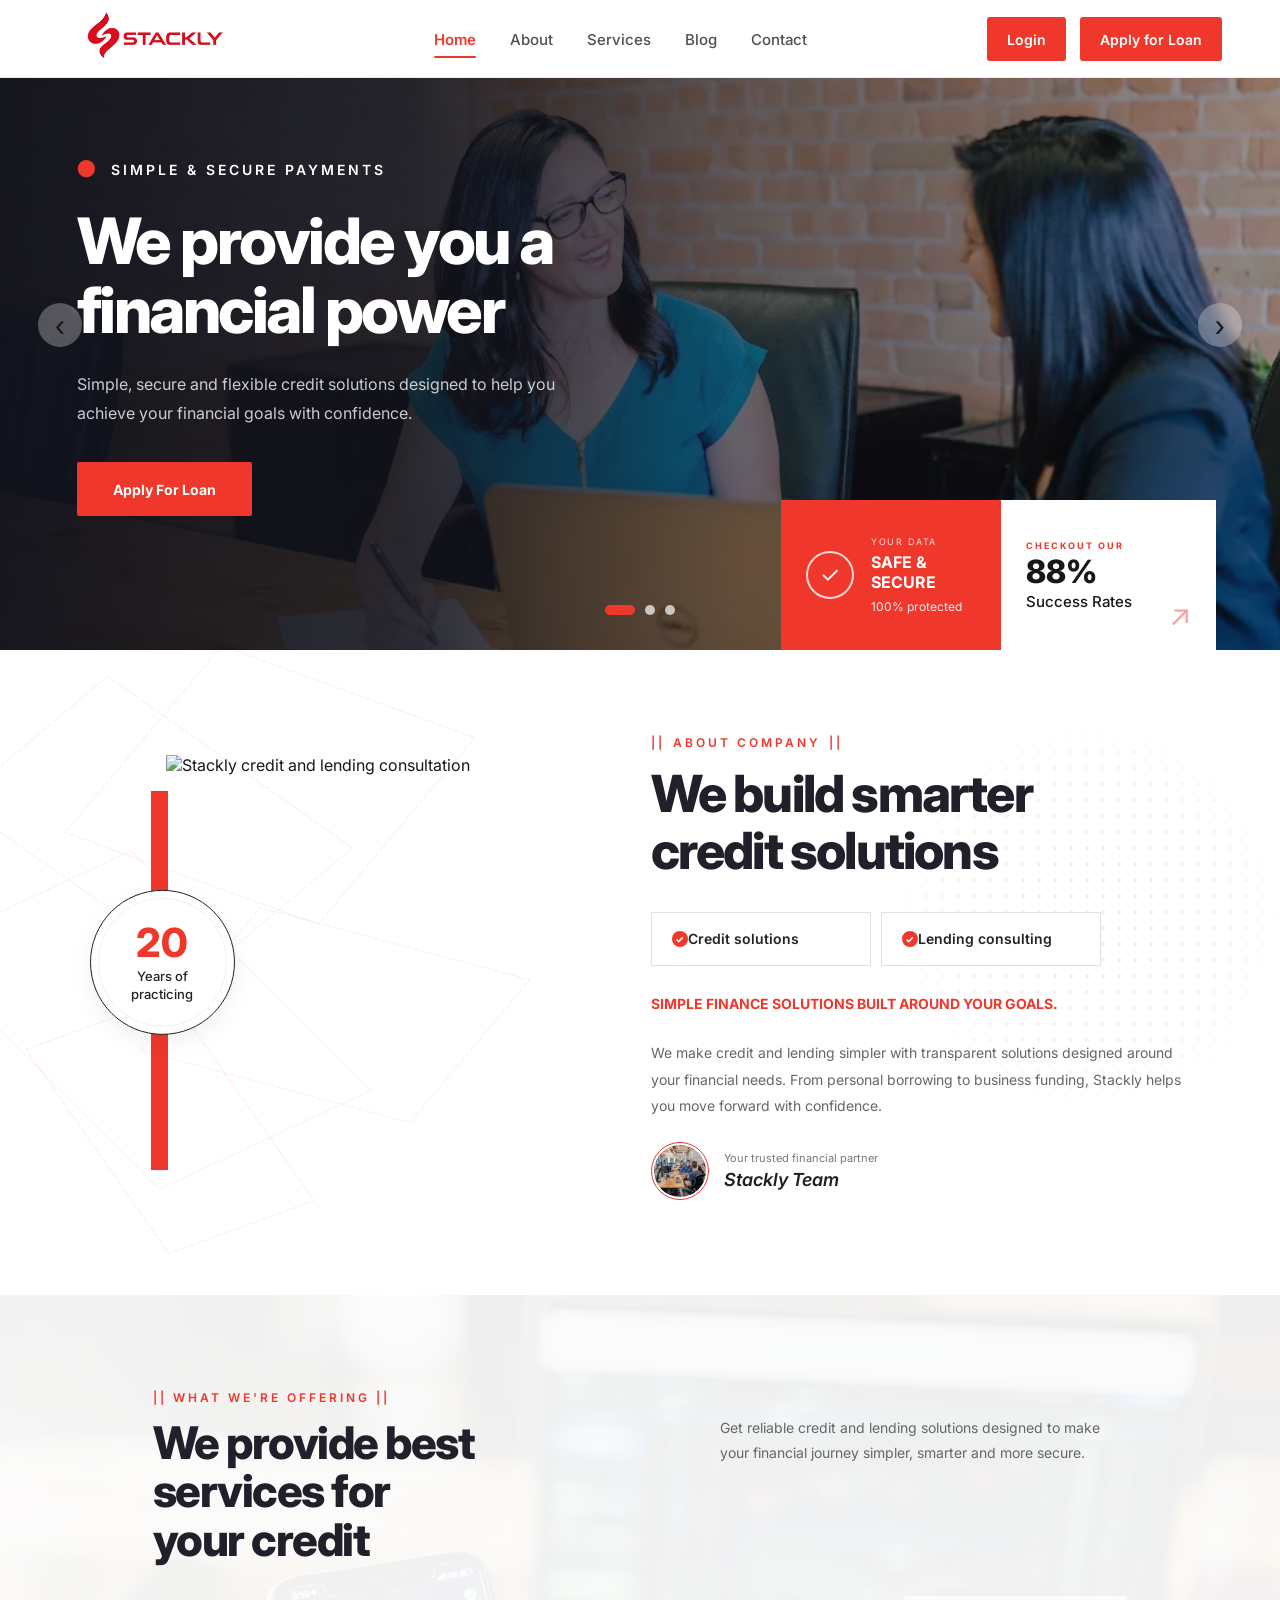
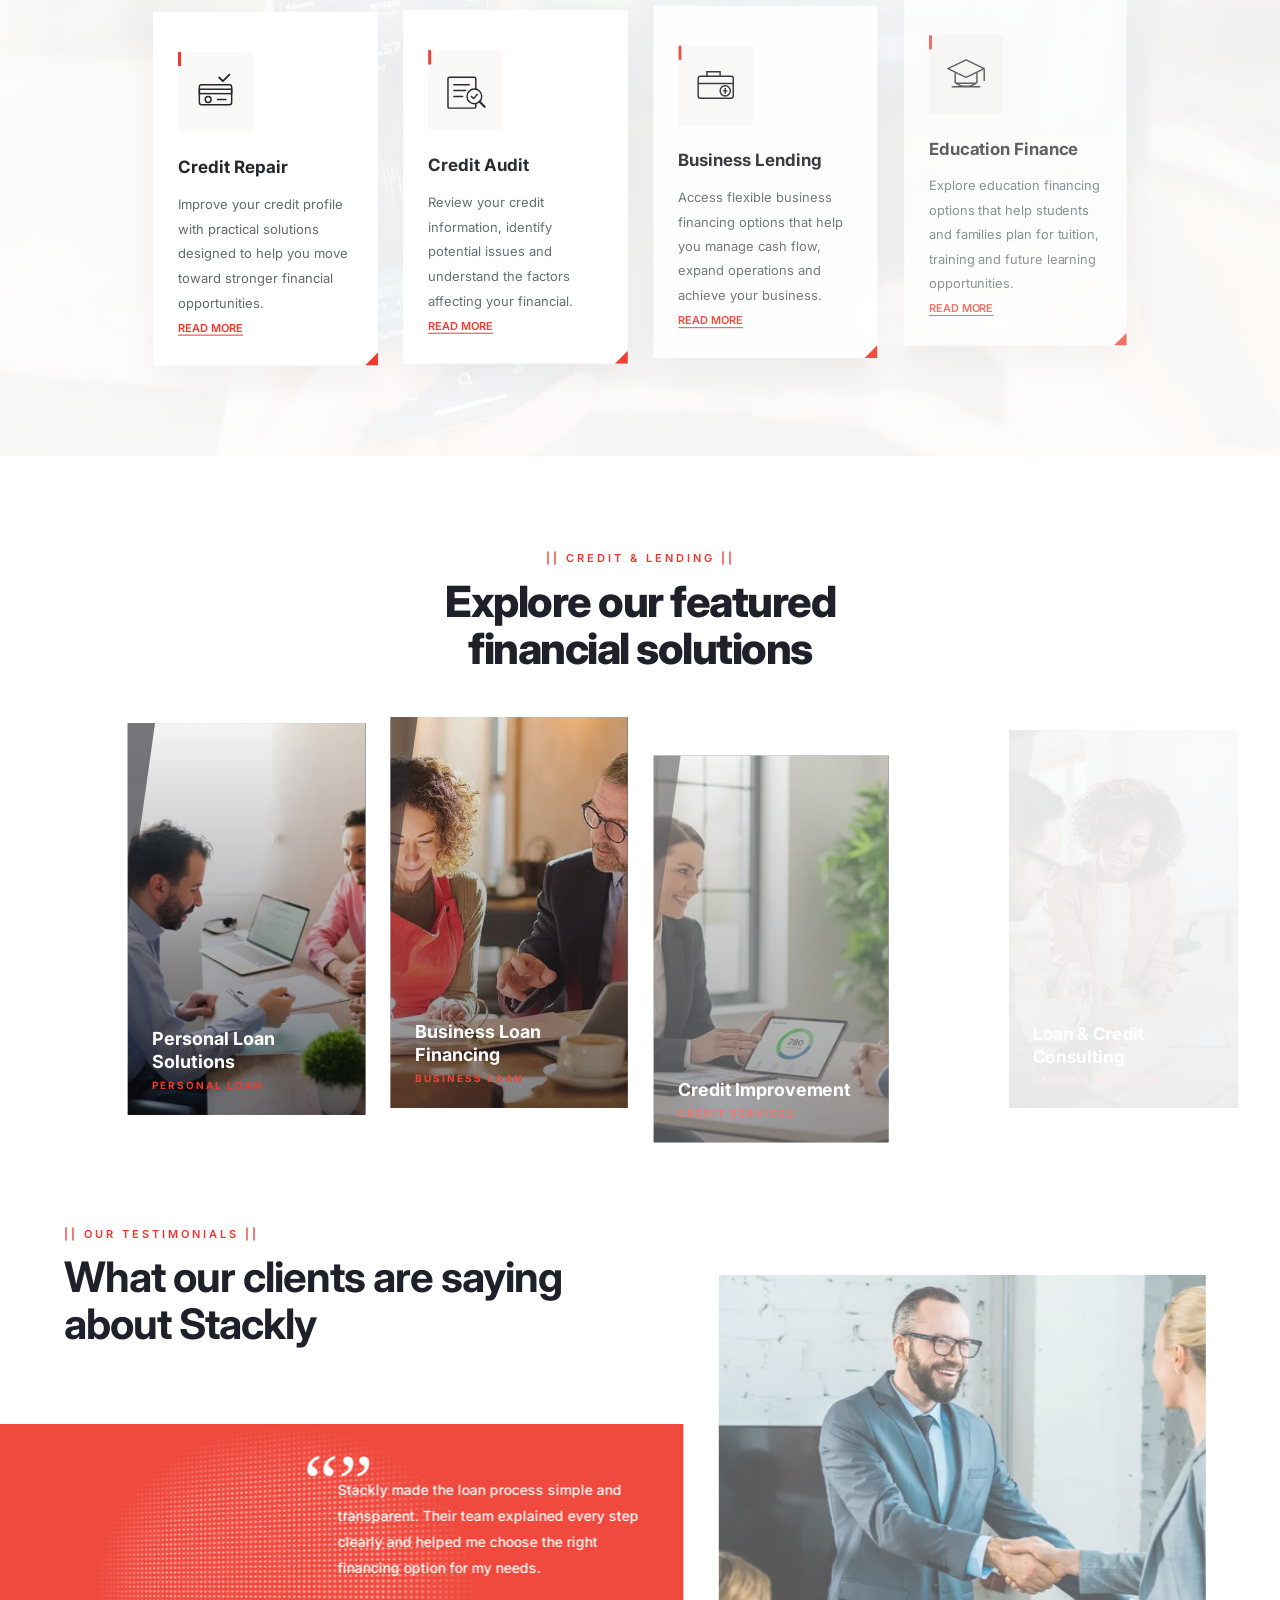
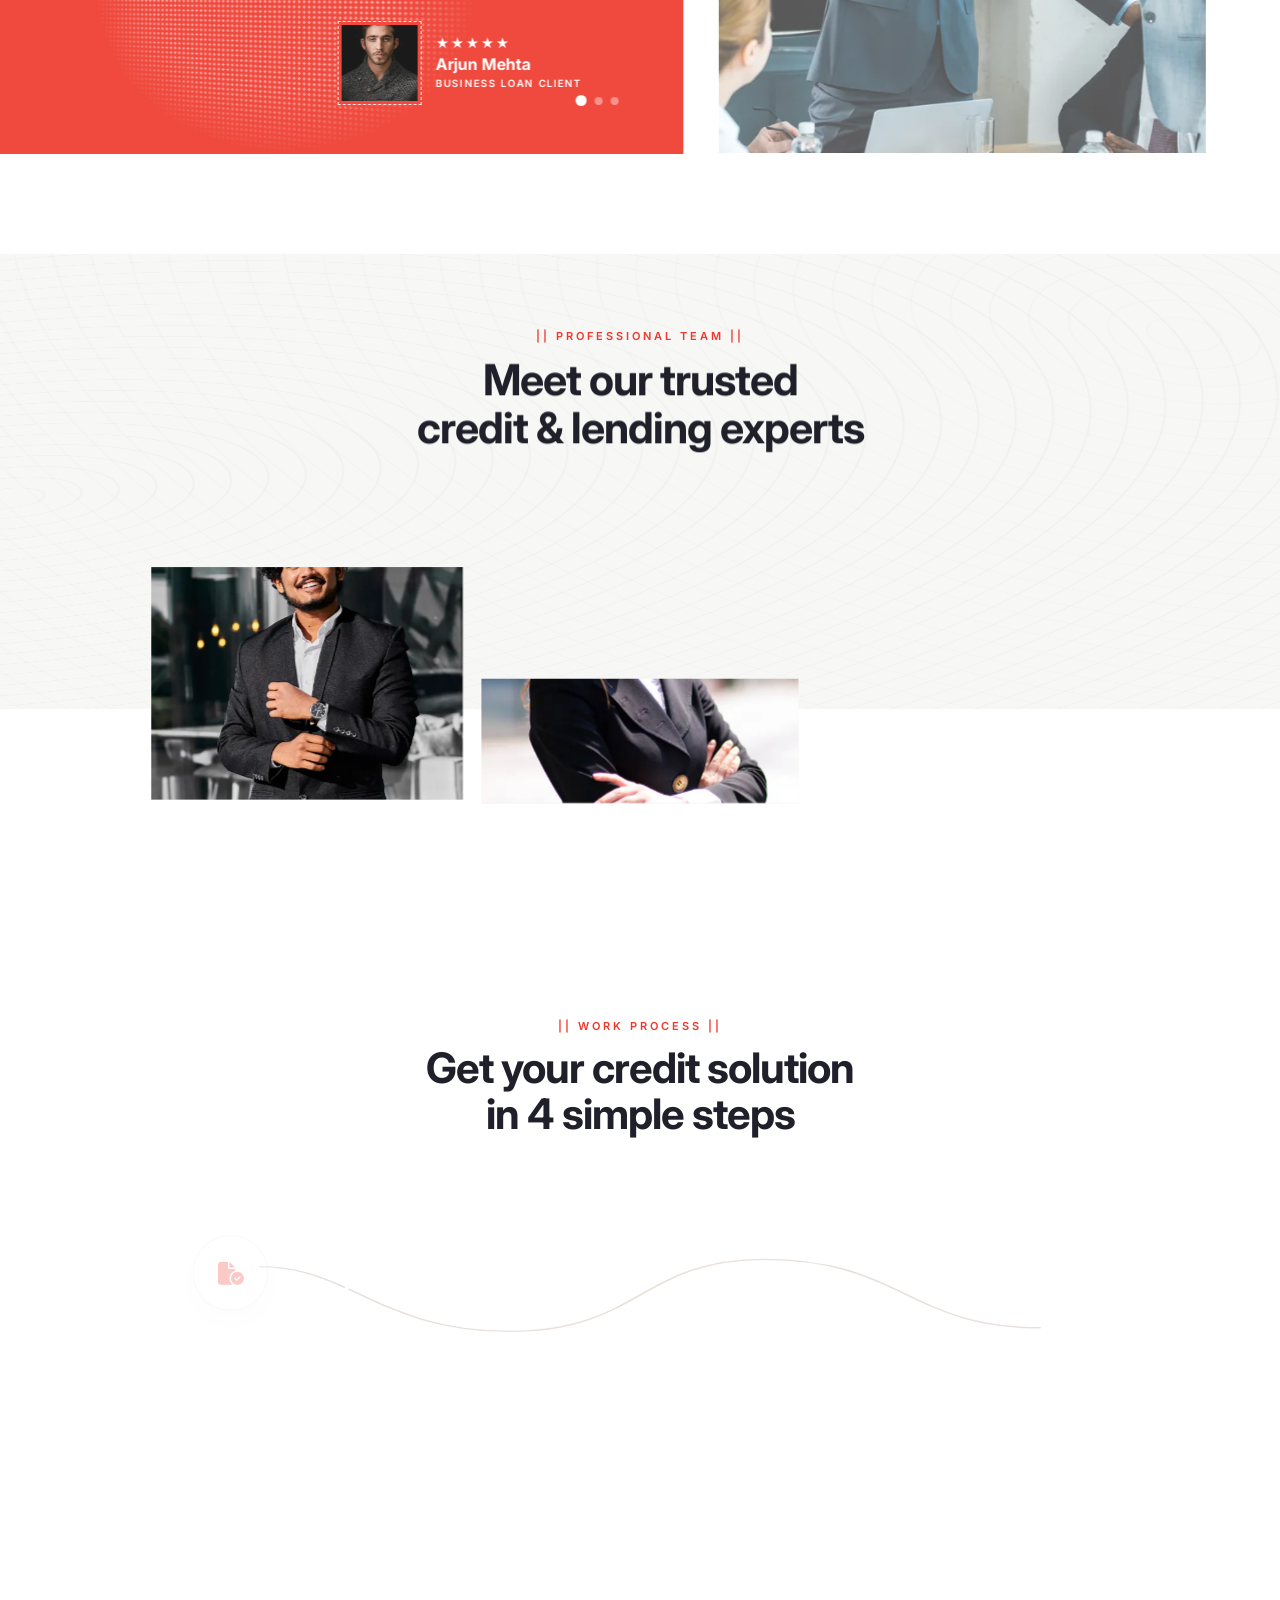
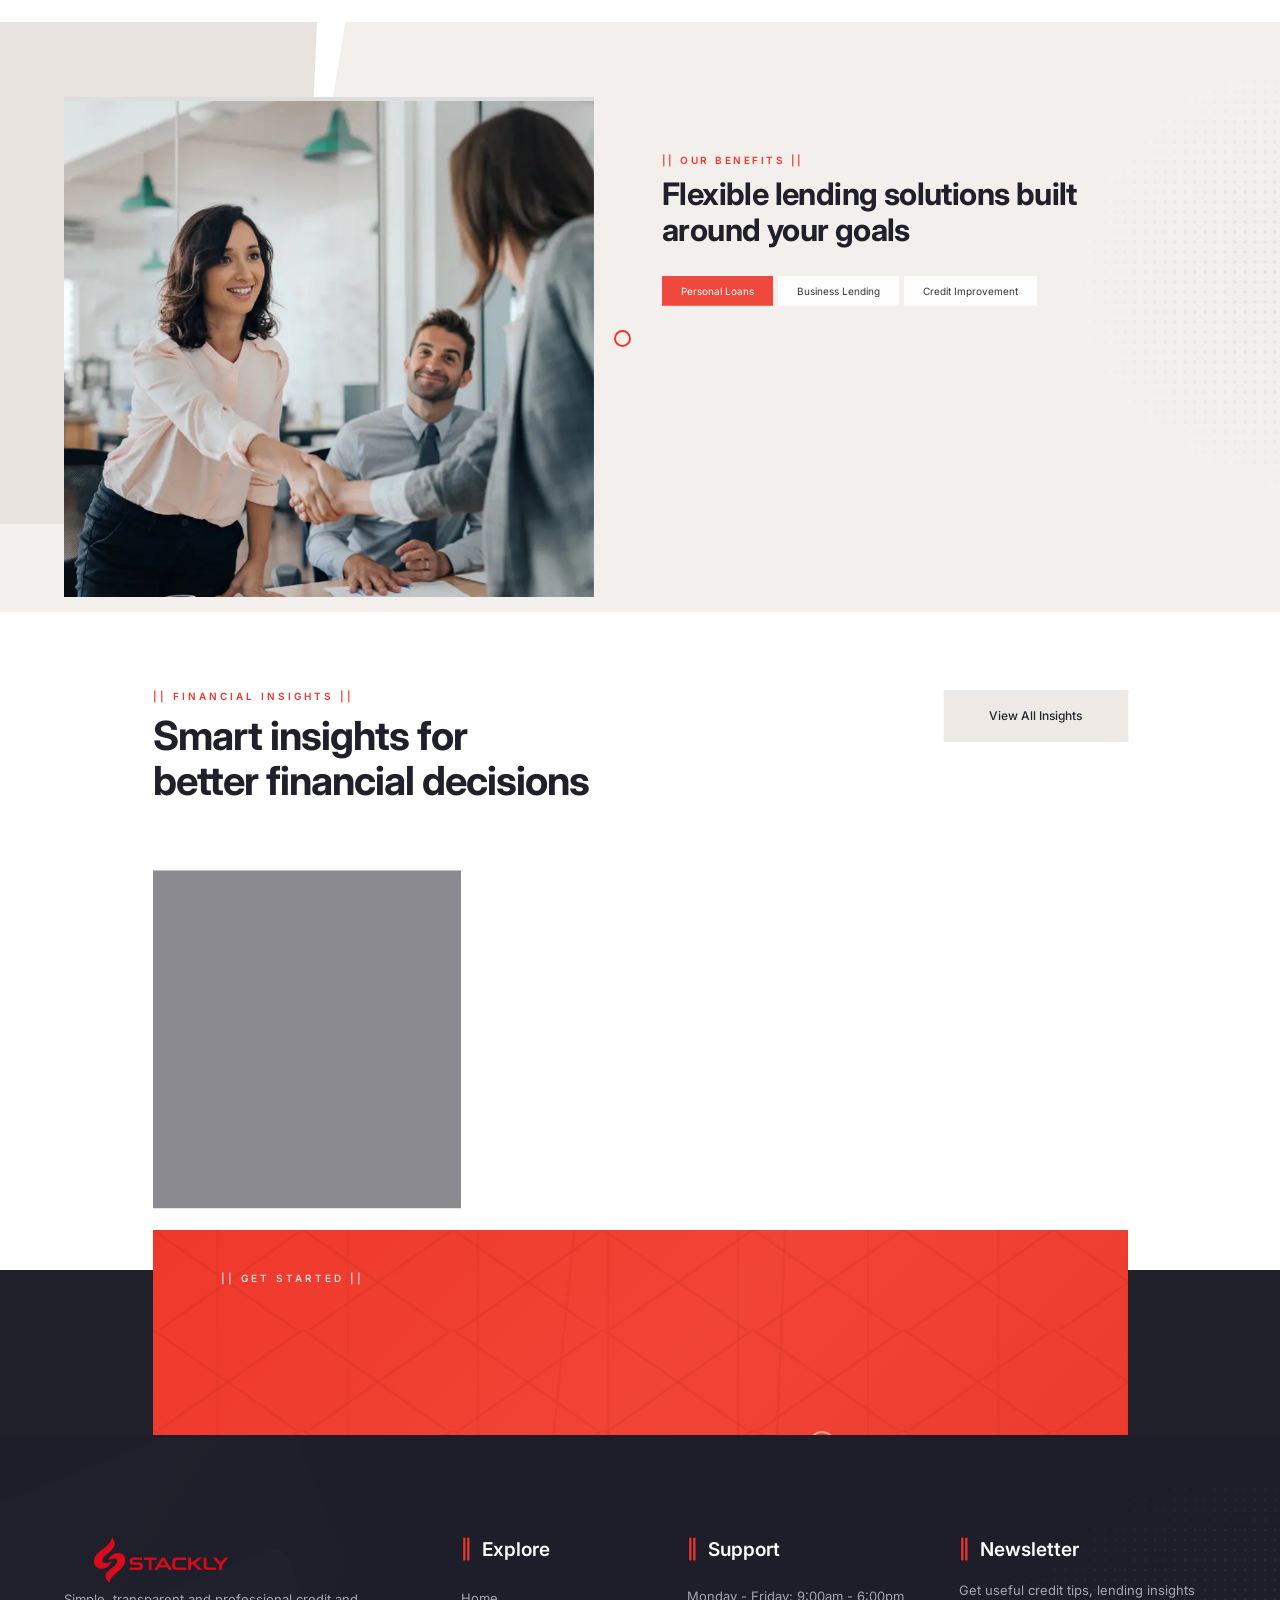
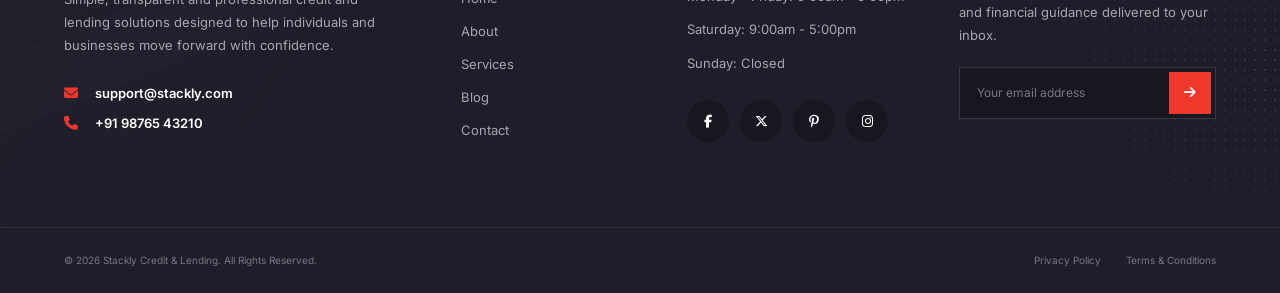
==== index.html @ ec1ee487 "first commit" ====
<!DOCTYPE html>
<html lang="en">
<head>
    <meta charset="UTF-8">

    <meta
        name="viewport"
        content="width=device-width, initial-scale=1.0"
    >

    <meta
        name="description"
        content="Stackly Credit and Lending Platform"
    >

    <title>Stackly | Credit & Lending Platform</title>

    <!-- Google Font -->
    <link rel="preconnect" href="https://fonts.googleapis.com">
    <link rel="preconnect" href="https://fonts.gstatic.com" crossorigin>

    <link
        href="https://fonts.googleapis.com/css2?family=Inter:wght@400;500;600;700;800&display=swap"
        rel="stylesheet"
    >
<!-- Font Awesome Icons -->
<link
    rel="stylesheet"
    href="https://cdnjs.cloudflare.com/ajax/libs/font-awesome/6.5.2/css/all.min.css"
>
    <!-- Main CSS -->
    <link rel="stylesheet" href="css/style.css">
    <link rel="stylesheet" href="css/home.css">
</head>

<body>


    <!-- =====================================================
         HEADER / NAVBAR
    ====================================================== -->

    <header class="site-header">

        <nav class="navbar">


            <!-- =================================================
                 STACKLY LOGO
            ================================================== -->
 <a
    href="index.html"
    class="brand-logo"
    aria-label="Stackly Home"
>
    <img
        src="assets/red-logo.webp"
        alt="Stackly Credit & Lending"
        class="brand-logo-img"
    >
</a>

            <!-- =================================================
                 NAVIGATION MENU
            ================================================== -->

            <div
                class="nav-menu"
                id="navMenu"
            >

                <ul class="nav-links">


                    <li>
                        <a
                            href="index.html"
                            class="active"
                        >
                            Home
                        </a>
                    </li>


                    <li>
                        <a href="about.html">
                            About
                        </a>
                    </li>


                    <li>
                        <a href="services.html">
                            Services
                        </a>
                    </li>


                    <li>
                        <a href="blog.html">
                            Blog
                        </a>
                    </li>


                    <li>
                        <a href="contact.html">
                            Contact
                        </a>
                    </li>


                </ul>


                <!-- =================================================
                     MOBILE ACTION BUTTONS
                ================================================== -->

                <div class="mobile-actions">

                    <a
                        href="login.html"
                        class="mobile-login"
                    >
                        Login
                    </a>


                    <a
                        href="404.html"
                        class="mobile-apply"
                    >
                        Apply for Loan
                    </a>

                </div>

            </div>


            <!-- =================================================
                 DESKTOP RIGHT SIDE
            ================================================== -->

            <div class="nav-actions">


                <!-- Login -->

                <a
                    href="login.html"
                    class="login-btn"
                >
                    Login
                </a>


                <!-- Apply Loan -->

                <a
                    href="404.html"
                    class="loan-btn"
                >

                    Apply for Loan

                </a>


            </div>


            <!-- =================================================
                 MOBILE MENU TOGGLE
            ================================================== -->

            <button
                class="menu-toggle"
                id="menuToggle"
                type="button"
                aria-label="Open navigation menu"
                aria-expanded="false"
            >

                <span></span>
                <span></span>
                <span></span>

            </button>


        </nav>

    </header>


   
        <!-- =================================================
             HERO SLIDER
        ================================================== -->

        <section
            class="lending-hero"
            id="homeHero"
        >


            <!-- =================================================
                 SLIDES
            ================================================== -->

            <div
                class="hero-slides"
                id="heroSlides"
            >


                <!-- =================================================
                     SLIDE 1
                ================================================== -->

                <article
                    class="hero-slide active"
                    data-slide="0"
                >

                    <div
                        class="hero-image"
                        style="background-image: url('assets/hero-finance3.webp');"
                    ></div>


                    <div class="hero-overlay"></div>


                    <div class="hero-content-wrapper">

                        <div class="hero-content">

                            <div class="hero-eyebrow">

                                <span class="eyebrow-icon">
                                    ●
                                </span>

                                SIMPLE &amp; SECURE PAYMENTS

                            </div>


                            <h1 class="hero-title">

                                We provide you a
                                <span>
                                    financial power
                                </span>

                            </h1>


                            <p class="hero-description">

                                Simple, secure and flexible credit
                                solutions designed to help you achieve
                                your financial goals with confidence.

                            </p>


                            <a
                                href="404.html"
                                class="hero-button"
                            >

                                Apply For Loan

                              

                            </a>

                        </div>

                    </div>

                </article>



                <!-- =================================================
                     SLIDE 2
                ================================================== -->

                <article
                    class="hero-slide"
                    data-slide="1"
                >

                    <div
                        class="hero-image"
                        style="background-image: url('assets/hero-finance2.webp');"
                    ></div>


                    <div class="hero-overlay"></div>


                    <div class="hero-content-wrapper">

                        <div class="hero-content">

                            <div class="hero-eyebrow">

                                <span class="eyebrow-icon">
                                    ●
                                </span>

                                SMART CREDIT SOLUTIONS

                            </div>


                            <h1 class="hero-title">

                                Your goals deserve
                                <span>
                                    better credit
                                </span>

                            </h1>


                            <p class="hero-description">

                                Access personalized lending solutions
                                with transparent terms and a simple
                                application experience.

                            </p>


                            <a
                                href="404.html"
                                class="hero-button"
                            >

                                Explore Loans

                              

                            </a>

                        </div>

                    </div>

                </article>



                <!-- =================================================
                     SLIDE 3
                ================================================== -->

                <article
                    class="hero-slide"
                    data-slide="2"
                >

                    <div
                        class="hero-image"
                        style="background-image: url('assets/hero-finanace1.webp');"
                    ></div>


                    <div class="hero-overlay"></div>


                    <div class="hero-content-wrapper">

                        <div class="hero-content">

                            <div class="hero-eyebrow">

                                <span class="eyebrow-icon">
                                    ●
                                </span>

                                FINANCIAL FREEDOM

                            </div>


                            <h1 class="hero-title">

                                Funding made
                                <span>
                                    simple &amp; secure
                                </span>

                            </h1>


                            <p class="hero-description">

                                From personal loans to business funding,
                                Stackly helps you move forward with
                                flexible financial solutions.

                            </p>


                            <a
                                href="404.html"
                                class="hero-button"
                            >

                                Get Started

                              
                            </a>

                        </div>

                    </div>

                </article>


            </div>



            <!-- =================================================
                 SLIDER ARROWS
            ================================================== -->

            <button
                class="hero-arrow hero-prev"
                id="heroPrev"
                type="button"
                aria-label="Previous slide"
            >

                <span>‹</span>

            </button>


            <button
                class="hero-arrow hero-next"
                id="heroNext"
                type="button"
                aria-label="Next slide"
            >

                <span>›</span>

            </button>



            <!-- =================================================
                 SLIDE INDICATORS
            ================================================== -->

            <div
                class="hero-dots"
                id="heroDots"
            >

                <button
                    class="hero-dot active"
                    data-slide="0"
                    aria-label="Go to slide 1"
                ></button>

                <button
                    class="hero-dot"
                    data-slide="1"
                    aria-label="Go to slide 2"
                ></button>

                <button
                    class="hero-dot"
                    data-slide="2"
                    aria-label="Go to slide 3"
                ></button>

            </div>



            <!-- =================================================
                 BOTTOM RIGHT CARDS
            ================================================== -->

            <div class="hero-floating-cards">


                <!-- SECURITY CARD -->

                <div class="security-card">

                    <div class="security-icon">

                        <span>✓</span>

                    </div>


                    <div class="security-content">

                        <span class="security-small">
                            YOUR DATA
                        </span>

                        <strong>
                            Safe &amp; Secure
                        </strong>

                        <p>
                            100% protected
                        </p>

                    </div>

                </div>



                <!-- SUCCESS CARD -->

                <div class="success-card">

                    <span class="success-label">
                        CHECKOUT OUR
                    </span>


                    <strong class="success-number">
                        88%
                    </strong>


                    <span class="success-text">
                        Success Rates
                    </span>


                    <span class="success-arrow">
                        ↗
                    </span>

                </div>


            </div>


        </section>

    <!-- =========================================================
     ABOUT / CREDIT INTRO SECTION
========================================================= -->

<section class="credit-about-section">

    <!-- Background Decorations -->
    <div class="about-bg-lines" aria-hidden="true">
        <span></span>
        <span></span>
        <span></span>
        <span></span>
        <span></span>
    </div>

    <div class="about-bg-dots" aria-hidden="true"></div>


    <div class="credit-about-container">


        <!-- =================================================
             LEFT IMAGE AREA
        ================================================== -->

        <div class="about-image-area">

            <div class="about-red-bar"></div>

            <div class="about-image-wrap">

                <img
                    src="https://images.unsplash.com/photo-1551836022-d5d88e9218df?auto=format&fit=crop&w=900&q=85"
                    alt="Stackly credit and lending consultation"
                    class="about-main-image"
                >

            </div>


            <!-- EXPERIENCE BADGE -->

            <div class="experience-badge">

                <strong>20</strong>

                <span>
                    Years of<br>
                    practicing
                </span>

            </div>

        </div>



        <!-- =================================================
             RIGHT CONTENT
        ================================================== -->

        <div class="about-content">


            <!-- EYEBROW -->

            <div class="about-eyebrow">

                <span>||</span>

                ABOUT COMPANY

                <span>||</span>

            </div>


            <!-- HEADING -->

            <h2 class="about-title">

                We build smarter
                <span>
                    credit solutions
                </span>

            </h2>


            <!-- FEATURES -->

            <div class="about-features">


                <div class="about-feature">

                    <span class="feature-check">
                        ✓
                    </span>

                    <strong>
                        Credit solutions
                    </strong>

                </div>


                <div class="about-feature">

                    <span class="feature-check">
                        ✓
                    </span>

                    <strong>
                        Lending consulting
                    </strong>

                </div>


            </div>


            <!-- HIGHLIGHT -->

            <h3 class="about-highlight">

                SIMPLE FINANCE SOLUTIONS
                BUILT AROUND YOUR GOALS.

            </h3>


            <!-- DESCRIPTION -->

            <p class="about-description">

                We make credit and lending simpler with
                transparent solutions designed around your
                financial needs. From personal borrowing to
                business funding, Stackly helps you move
                forward with confidence.

            </p>


            <!-- PROFILE -->

            <div class="about-profile">

                <div class="profile-photo">

                    <img
                        src="assets/hero-finanace1.webp"
                        alt="Stackly financial advisor"
                    >

                </div>


                <div class="profile-signature">

                    <span>
                        Your trusted financial partner
                    </span>

                    <strong>
                        Stackly Team
                    </strong>

                </div>

            </div>


        </div>

    </div>

</section>

<!-- =========================================================
     SERVICES / WHAT WE'RE OFFERING
========================================================= -->

<section class="credit-services-section" id="services">

    <!-- Background -->
    <div class="services-bg"></div>

    <div class="services-container">

        <!-- =================================================
             SECTION HEADER
        ================================================== -->

        <div class="services-heading">

            <div class="services-title-wrap">

                <span class="services-eyebrow">
                    || WHAT WE'RE OFFERING ||
                </span>

                <h2 class="services-title">
                    We provide best services for
                    <span>your credit</span>
                </h2>

            </div>


            <p class="services-intro">
                Get reliable credit and lending solutions
                designed to make your financial journey
                simpler, smarter and more secure.
            </p>

        </div>



        <!-- =================================================
             SERVICE CARDS
        ================================================== -->

        <div class="services-grid">


            <!-- CARD 1 -->

            <article class="credit-service-card">

                <div class="service-icon-box">

                    <div class="service-icon">

                        <!-- Credit Repair Icon -->

                        <svg
                            viewBox="0 0 64 64"
                            aria-hidden="true"
                        >
                            <rect
                                x="10"
                                y="22"
                                width="44"
                                height="27"
                                rx="3"
                                fill="none"
                                stroke="currentColor"
                                stroke-width="2"
                            />

                            <rect
                                x="10"
                                y="28"
                                width="44"
                                height="6"
                                fill="none"
                                stroke="currentColor"
                                stroke-width="2"
                            />

                            <circle
                                cx="22"
                                cy="42"
                                r="4"
                                fill="none"
                                stroke="currentColor"
                                stroke-width="2"
                            />

                            <path
                                d="M34 42h13"
                                fill="none"
                                stroke="currentColor"
                                stroke-width="2"
                            />

                            <path
                                d="M37 12l5 5 9-9"
                                fill="none"
                                stroke="currentColor"
                                stroke-width="2.5"
                                stroke-linecap="round"
                                stroke-linejoin="round"
                            />
                        </svg>

                    </div>

                </div>


                <h3>
                    Credit Repair
                </h3>


                <p>
                    Improve your credit profile with
                    practical solutions designed to
                    help you move toward stronger
                    financial opportunities.
                </p>


                <a
                    href="404.html"
                    class="service-read-more"
                >
                    READ MORE
                </a>


                <span class="card-corner"></span>

            </article>



            <!-- CARD 2 -->

            <article class="credit-service-card">

                <div class="service-icon-box">

                    <div class="service-icon">

                        <!-- Credit Audit Icon -->

                        <svg
                            viewBox="0 0 64 64"
                            aria-hidden="true"
                        >
                            <rect
                                x="8"
                                y="14"
                                width="38"
                                height="42"
                                rx="2"
                                fill="none"
                                stroke="currentColor"
                                stroke-width="2"
                            />

                            <path
                                d="M16 24h21M16 32h16M16 40h12"
                                fill="none"
                                stroke="currentColor"
                                stroke-width="2"
                                stroke-linecap="round"
                            />

                            <circle
                                cx="44"
                                cy="40"
                                r="10"
                                fill="white"
                                stroke="currentColor"
                                stroke-width="2"
                            />

                            <path
                                d="M51 47l7 7"
                                fill="none"
                                stroke="currentColor"
                                stroke-width="3"
                                stroke-linecap="round"
                            />

                            <path
                                d="M40 40l3 3 5-6"
                                fill="none"
                                stroke="currentColor"
                                stroke-width="2"
                                stroke-linecap="round"
                                stroke-linejoin="round"
                            />
                        </svg>

                    </div>

                </div>


                <h3>
                    Credit Audit
                </h3>


                <p>
                    Review your credit information,
                    identify potential issues and
                    understand the factors affecting
                    your financial.
                </p>


                <a
                    href="404.html"
                    class="service-read-more"
                >
                    READ MORE
                </a>


                <span class="card-corner"></span>

            </article>



            <!-- CARD 3 -->

            <article class="credit-service-card">

                <div class="service-icon-box">

                    <div class="service-icon">

                        <!-- Business Lending Icon -->

                        <svg
                            viewBox="0 0 64 64"
                            aria-hidden="true"
                        >
                            <rect
                                x="8"
                                y="19"
                                width="48"
                                height="30"
                                rx="3"
                                fill="none"
                                stroke="currentColor"
                                stroke-width="2"
                            />

                            <path
                                d="M8 29h48"
                                fill="none"
                                stroke="currentColor"
                                stroke-width="2"
                            />

                            <path
                                d="M20 19v-6h18v6"
                                fill="none"
                                stroke="currentColor"
                                stroke-width="2"
                            />

                            <circle
                                cx="45"
                                cy="39"
                                r="7"
                                fill="none"
                                stroke="currentColor"
                                stroke-width="2"
                            />

                            <path
                                d="M45 35v8M42 39h6"
                                fill="none"
                                stroke="currentColor"
                                stroke-width="2"
                            />
                        </svg>

                    </div>

                </div>


                <h3>
                    Business Lending
                </h3>


                <p>
                    Access flexible business financing
                    options that help you manage cash
                    flow, expand operations and achieve
                    your business.
                </p>


                <a
                    href="404.html"
                    class="service-read-more"
                >
                    READ MORE
                </a>


                <span class="card-corner"></span>

            </article>



            <!-- CARD 4 -->

            <article class="credit-service-card">

                <div class="service-icon-box">

                    <div class="service-icon">

                        <!-- Education Finance Icon -->

                        <svg
                            viewBox="0 0 64 64"
                            aria-hidden="true"
                        >
                            <path
                                d="M7 23l25-12 25 12-25 12z"
                                fill="none"
                                stroke="currentColor"
                                stroke-width="2"
                                stroke-linejoin="round"
                            />

                            <path
                                d="M17 29v13c8 7 22 7 30 0V29"
                                fill="none"
                                stroke="currentColor"
                                stroke-width="2"
                            />

                            <path
                                d="M57 24v16"
                                fill="none"
                                stroke="currentColor"
                                stroke-width="2"
                            />

                            <path
                                d="M13 48h38"
                                fill="none"
                                stroke="currentColor"
                                stroke-width="2"
                                stroke-linecap="round"
                            />

                            <path
                                d="M18 43h28"
                                fill="none"
                                stroke="currentColor"
                                stroke-width="2"
                            />
                        </svg>

                    </div>

                </div>


                <h3>
                    Education Finance
                </h3>


                <p>
                    Explore education financing options
                    that help students and families plan
                    for tuition, training and future
                    learning opportunities.
                </p>


                <a
                    href="404.html"
                    class="service-read-more"
                >
                    READ MORE
                </a>


                <span class="card-corner"></span>

            </article>


        </div>

    </div>

</section>

<!-- =========================================================
     CASE STUDY / FEATURED WORK
========================================================= -->

<section class="credit-case-section" id="case-studies">

    <div class="case-container">

        <!-- SECTION HEADER -->

        <div class="case-heading">

         <span class="case-eyebrow">
    || CREDIT & LENDING ||
</span>

<h2 class="case-title">
    Explore our featured
    <span>financial solutions</span>
</h2>

        </div>


        <!-- CASE STUDY GRID -->

        <div class="case-grid">

<!-- CARD 1 -->

<a href="404.html" class="case-card case-card-1">

    <img
        src="assets/personal-loan.webp"
        alt="Personal loan solutions"
    >

    <div class="case-overlay"></div>

    <div class="case-content">

        <h3>
            Personal Loan Solutions
        </h3>

        <span>
            PERSONAL LOAN
        </span>

    </div>

    <div class="case-plus">+</div>

</a>


<!-- CARD 2 -->

<a href="404.html" class="case-card case-card-2">

    <img
        src="assets/loan-financing.webp"
        alt="Business loan financing"
    >

    <div class="case-overlay"></div>

    <div class="case-content">

        <h3>
            Business Loan Financing
        </h3>

        <span>
            BUSINESS LOAN
        </span>

    </div>

    <div class="case-plus">+</div>

</a>


<!-- CARD 3 -->

<a href="404.html" class="case-card case-card-3">

    <img
        src="assets/credit-improve.webp"
        alt="Credit improvement"
    >

    <div class="case-overlay"></div>

    <div class="case-content">

        <h3>
            Credit Improvement
        </h3>

        <span>
            CREDIT SERVICES
        </span>

    </div>

    <div class="case-plus">+</div>

</a>


<!-- CARD 4 -->

<a href="404.html" class="case-card case-card-4">

    <img
        src="assets/loan-consulting.webp"
        alt="Loan and credit consulting"
    >

    <div class="case-overlay"></div>

    <div class="case-content">

        <h3>
            Loan & Credit Consulting
        </h3>

        <span>
            LENDING SERVICES
        </span>

    </div>

    <div class="case-plus">+</div>

</a>

        </div>

    </div>

</section>

<!-- =====================================================
     STACKLY CREDIT & LENDING TESTIMONIALS
===================================================== -->

<section class="credit-testimonials-section" id="testimonials">

    <!-- TOP HEADING -->
    <div class="testimonial-heading-wrap">

        <div class="testimonial-heading">
            <span class="testimonial-eyebrow">
                || OUR TESTIMONIALS ||
            </span>

            <h2>
                What our clients are saying
                <br>
                about Stackly
            </h2>
        </div>

        <!-- RIGHT IMAGE -->
     

    </div>


    <!-- TESTIMONIAL BODY -->
    <div class="testimonial-main">

        <!-- RED TESTIMONIAL AREA -->
        <div class="testimonial-red-box">

            <!-- DOTTED BACKGROUND -->
            <div class="testimonial-globe"></div>

            <!-- QUOTE ICON -->
            <div class="testimonial-quote">
                <span>“</span>
                <span>”</span>
            </div>


            <!-- SLIDER -->
            <div class="testimonial-slider">

                <!-- TESTIMONIAL 1 -->
                <article class="testimonial-item active">

                    <div class="testimonial-text">
                        Stackly made the loan process simple and
                        transparent. Their team explained every step
                        clearly and helped me choose the right financing
                        option for my needs.
                    </div>

                    <div class="testimonial-client">

                        <img
                            src="assets/client6.webp"
                            alt="Stackly client"
                        >

                        <div class="client-details">

                            <div class="testimonial-stars">
                                ★★★★★
                            </div>

                            <h3>Arjun Mehta</h3>

                            <span>
                                BUSINESS LOAN CLIENT
                            </span>

                        </div>

                    </div>

                </article>


                <!-- TESTIMONIAL 2 -->
                <article class="testimonial-item">

                    <div class="testimonial-text">
                        I was looking for a personal loan with
                        manageable repayments. Stackly helped me
                        understand my options and guided me through
                        the application process without any confusion.
                    </div>

                    <div class="testimonial-client">

                        <img
                            src="assets/client1.webp"
                            alt="Stackly client"
                        >

                        <div class="client-details">

                            <div class="testimonial-stars">
                                ★★★★★
                            </div>

                            <h3>Priya Sharma</h3>

                            <span>
                                PERSONAL LOAN CLIENT
                            </span>

                        </div>

                    </div>

                </article>


                <!-- TESTIMONIAL 3 -->
                <article class="testimonial-item">

                    <div class="testimonial-text">
                        The credit guidance from Stackly gave me a much
                        clearer understanding of my financial position.
                        Their professional approach made the entire
                        credit improvement journey much easier.
                    </div>

                    <div class="testimonial-client">

                        <img
                            src="assets/client2.webp"
                            alt="Stackly client"
                        >

                        <div class="client-details">

                            <div class="testimonial-stars">
                                ★★★★★
                            </div>

                            <h3>Rahul Verma</h3>

                            <span>
                                CREDIT SERVICES CLIENT
                            </span>

                        </div>

                    </div>

                </article>

            </div>


            <!-- SLIDER DOTS -->
            <div class="testimonial-dots">

                <button
                    class="testimonial-dot active"
                    data-slide="0"
                    aria-label="Testimonial 1">
                </button>

                <button
                    class="testimonial-dot"
                    data-slide="1"
                    aria-label="Testimonial 2">
                </button>

                <button
                    class="testimonial-dot"
                    data-slide="2"
                    aria-label="Testimonial 3">
                </button>

            </div>

        </div>


        <!-- RIGHT IMAGE -->
        <div class="testimonial-image-box">

            <img
                src="assets/testi-3-bg.webp"
                alt="Personal loan consultation"
            >

        </div>

    </div>

</section>

<!-- =====================================================
     STACKLY CREDIT & LENDING TEAM
===================================================== -->

<section class="credit-team-section" id="team">

    <!-- BACKGROUND DESIGN -->
    <div class="team-bg-pattern"></div>


    <!-- SECTION HEADING -->
    <div class="team-heading">

        <span class="team-eyebrow">
            || PROFESSIONAL TEAM ||
        </span>

        <h2>
            Meet our trusted
            <br>
            credit & lending experts
        </h2>

    </div>


    <!-- TEAM CARDS -->
    <div class="team-container">


        <!-- =================================================
             TEAM CARD 1
        ================================================= -->

        <article class="credit-team-card team-card-1">

            <div class="team-image-wrap">

                <img
                    src="assets/client-testi1.webp"
                    alt="Stackly Credit Advisor"
                >


                <!-- HOVER SOCIAL CARD -->

                <div class="team-social-card">

                    <a href="404.html" aria-label="Twitter">
                        <i class="fab fa-twitter"></i>
                    </a>

                    <a href="404.html" aria-label="Facebook">
                        <i class="fab fa-facebook-f"></i>
                    </a>

                    <a href="404.html" aria-label="Pinterest">
                        <i class="fab fa-pinterest-p"></i>
                    </a>

                    <a href="404.html" aria-label="Instagram">
                        <i class="fab fa-instagram"></i>
                    </a>

                </div>

            </div>


            <div class="team-info">

                <h3>
                    Arjun Mehta
                </h3>

                <span>
                    CREDIT ADVISOR
                </span>

            </div>

        </article>



        <!-- =================================================
             TEAM CARD 2
        ================================================= -->

        <article class="credit-team-card team-card-2 active-team-card">

            <div class="team-image-wrap">

                <img
                    src="assets/client-testi2.webp"
                    alt="Stackly Loan Specialist"
                >


                <!-- HOVER SOCIAL CARD -->

                <div class="team-social-card">

                    <a href="404.html" aria-label="Twitter">
                        <i class="fab fa-twitter"></i>
                    </a>

                    <a href="404.html" aria-label="Facebook">
                        <i class="fab fa-facebook-f"></i>
                    </a>

                    <a href="404.html" aria-label="Pinterest">
                        <i class="fab fa-pinterest-p"></i>
                    </a>

                    <a href="404.html" aria-label="Instagram">
                        <i class="fab fa-instagram"></i>
                    </a>

                </div>

            </div>


            <div class="team-info">

                <h3>
                    Priya Sharma
                </h3>

                <span>
                    LOAN SPECIALIST
                </span>

            </div>

        </article>



        <!-- =================================================
             TEAM CARD 3
        ================================================= -->

        <article class="credit-team-card team-card-3">

            <div class="team-image-wrap">

                <img
                    src="assets/client-testi3.webp"
                    alt="Stackly Finance Manager"
                >


                <!-- HOVER SOCIAL CARD -->

                <div class="team-social-card">

                    <a href="404.html" aria-label="Twitter">
                        <i class="fab fa-twitter"></i>
                    </a>

                    <a href="404.html" aria-label="Facebook">
                        <i class="fab fa-facebook-f"></i>
                    </a>

                    <a href="404.html" aria-label="Pinterest">
                        <i class="fab fa-pinterest-p"></i>
                    </a>

                    <a href="404.html" aria-label="Instagram">
                        <i class="fab fa-instagram"></i>
                    </a>

                </div>

            </div>


            <div class="team-info">

                <h3>
                    Rahul Verma
                </h3>

                <span>
                    FINANCE MANAGER
                </span>

            </div>

        </article>

    </div>

</section>

<!-- =====================================================
     STACKLY CREDIT & LENDING WORK PROCESS
===================================================== -->

<section class="credit-process-section" id="work-process">

    <!-- =================================================
         FLOATING FINANCE DECORATIONS
    ================================================= -->

    <div class="process-floating process-float-1">
        <i class="fa-solid fa-file-invoice-dollar"></i>
    </div>

    <div class="process-floating process-float-2">
        <i class="fa-solid fa-credit-card"></i>
    </div>

    <div class="process-floating process-float-3">
        <i class="fa-solid fa-money-bill-transfer"></i>
    </div>

    <div class="process-floating process-float-4">
        <i class="fa-solid fa-coins"></i>
    </div>


    <!-- =================================================
         HEADING
    ================================================= -->

    <div class="process-heading">

        <span class="process-eyebrow">
            || WORK PROCESS ||
        </span>

        <h2>
            Get your credit solution
            <br>
            in 4 simple steps
        </h2>

    </div>


    <!-- =================================================
         PROCESS AREA
    ================================================= -->

    <div class="process-wrapper">

        <!-- =================================================
             CONNECTING CURVED LINE
        ================================================= -->

        <svg
            class="process-connecting-line"
            viewBox="0 0 1000 250"
            preserveAspectRatio="none"
            aria-hidden="true"
        >

            <path
                class="process-line-path"
                d="
                    M 120 80
                    C 210 80, 240 170, 370 170
                    C 500 170, 500 70, 625 70
                    C 760 70, 770 165, 900 165
                "
            />

        </svg>


        <!-- =================================================
             STEP 1
        ================================================= -->

        <article class="process-step process-step-1">

            <div class="process-icon-wrap">

                <span class="process-number">
                    1
                </span>

                <div class="process-icon">

                    <i class="fa-solid fa-file-circle-check"></i>

                </div>

            </div>


            <div class="process-content">

                <h3>
                    Review Your Credit
                </h3>

                <p>
                    We review your credit profile and
                    understand your financial goals to
                    identify the right lending opportunity.
                </p>

            </div>

        </article>


        <!-- =================================================
             STEP 2
        ================================================= -->

        <article class="process-step process-step-2">

            <div class="process-icon-wrap">

                <span class="process-number">
                    2
                </span>

                <div class="process-icon">

                    <i class="fa-solid fa-magnifying-glass-chart"></i>

                </div>

            </div>


            <div class="process-content">

                <h3>
                    Find The Right Option
                </h3>

                <p>
                    Our lending specialists compare
                    suitable credit and loan options
                    based on your financial needs.
                </p>

            </div>

        </article>


        <!-- =================================================
             STEP 3
        ================================================= -->

        <article class="process-step process-step-3 active-process-step">

            <div class="process-icon-wrap">

                <span class="process-number">
                    3
                </span>

                <div class="process-icon">

                    <i class="fa-solid fa-file-signature"></i>

                </div>

            </div>


            <div class="process-content">

                <h3>
                    Apply With Confidence
                </h3>

                <p>
                    Complete your application with
                    professional guidance and clear
                    information at every stage.
                </p>

            </div>

        </article>


        <!-- =================================================
             STEP 4
        ================================================= -->

        <article class="process-step process-step-4">

            <div class="process-icon-wrap">

                <span class="process-number">
                    4
                </span>

                <div class="process-icon">

                    <i class="fa-solid fa-chart-line"></i>

                </div>

            </div>


            <div class="process-content">

                <h3>
                    Track Your Progress
                </h3>

                <p>
                    Stay informed about your application,
                    repayments and credit progress with
                    continued support from Stackly.
                </p>

            </div>

        </article>

    </div>

</section>

<!-- =====================================================
     STACKLY CREDIT & LENDING BENEFITS
===================================================== -->

<section class="credit-benefits-section" id="benefits">

    <!-- BACKGROUND DECORATION -->
    <div class="benefits-bg-shape"></div>
    <div class="benefits-dots"></div>


    <!-- MAIN CONTENT -->
    <div class="benefits-container">


        <!-- =================================================
             LEFT IMAGE
        ================================================= -->

        <div class="benefits-image-area">

            <div class="benefits-image-frame">

                <img
                    class="benefits-main-image"
                    src="assets/lending-consulting.webp"
                    alt="Personal loan consultation"
                >

            </div>

        </div>


        <!-- =================================================
             RIGHT CONTENT
        ================================================= -->

        <div class="benefits-content">

            <span class="benefits-eyebrow">
                || OUR BENEFITS ||
            </span>


            <h2 class="benefits-title">
                Flexible lending solutions
                built around your goals
            </h2>


            <!-- TABS -->

            <div class="benefits-tabs">

                <button
                    class="benefit-tab active"
                    data-benefit="personal">

                    Personal Loans

                </button>

                <button
                    class="benefit-tab"
                    data-benefit="business">

                    Business Lending

                </button>

                <button
                    class="benefit-tab"
                    data-benefit="credit">

                    Credit Improvement

                </button>

            </div>


            <!-- =================================================
                 DYNAMIC CONTENT
            ================================================= -->

            <div class="benefits-dynamic">


                <!-- SMALL SIDE INDICATOR -->

                <span class="benefits-indicator"></span>


                <!-- DESCRIPTION -->

                <p class="benefits-description">
                    Get access to flexible personal lending
                    solutions designed around your financial
                    needs, repayment comfort and future goals.
                </p>


                <!-- SMALL IMAGE + LIST -->

                <div class="benefits-details">

                    <div class="benefits-small-image">

                        <img
                            class="benefits-small-img"
                            src="assets/benefit-img.webp"
                            alt="Personal lending consultation"
                        >

                    </div>


                    <ul class="benefits-list">

                        <li>
                            <i class="fa-solid fa-circle-check"></i>
                            Flexible loan options for your needs
                        </li>

                        <li>
                            <i class="fa-solid fa-circle-check"></i>
                            Clear repayment information
                        </li>

                        <li>
                            <i class="fa-solid fa-circle-check"></i>
                            Professional lending guidance
                        </li>

                        <li>
                            <i class="fa-solid fa-circle-check"></i>
                            Simple and transparent application
                        </li>

                    </ul>

                </div>

            </div>

        </div>

    </div>


    <!-- =====================================================
         BOTTOM STATISTIC
    ===================================================== -->

    <div class="benefits-stat">

        <div class="benefits-stat-icon">

            <i class="fa-solid fa-hand-holding-dollar"></i>

        </div>


        <strong class="benefits-stat-number">
            6,800
        </strong>


        <span class="benefits-stat-text">
            Customers supported with lending solutions
        </span>

    </div>

</section>



<section class="credit-insights-section" id="insights">

    <div class="insights-container">

        <!-- =============================================
             SECTION HEADER
        ============================================== -->

        <div class="insights-header">

            <div class="insights-heading">

                <span class="insights-eyebrow">
                    || FINANCIAL INSIGHTS ||
                </span>

                <h2>
                    Smart insights for
                    <br>
                    better financial decisions
                </h2>

            </div>


            <a
                href="404.html"
                class="insights-view-btn"
            >
                View All Insights
            </a>

        </div>


        <!-- =============================================
             INSIGHTS CARDS
        ============================================= -->

        <div class="insights-grid">


            <!-- =========================================
                 CARD 1
            ========================================== -->

            <a
                href="404.html"
                class="insight-card insight-card-1"
            >

                <div class="insight-image-wrap">

                    <img
                        src="assets/credit-improve.webp"
                        alt="Understanding your credit score"
                    >

                    <div class="insight-overlay"></div>

                </div>


                <div class="insight-content">

                    <div class="insight-meta">

                        <span>
                            <i class="fa-regular fa-user"></i>
                            admin
                        </span>

                        <span>
                            <i class="fa-regular fa-comments"></i>
                            0 Comments
                        </span>

                    </div>


                    <h3>
                        How your credit score
                        can impact loan approval
                    </h3>

                </div>

            </a>



            <!-- =========================================
                 CARD 2
            ========================================== -->

            <a
                href="404.html"
                class="insight-card insight-card-2"
            >

                <div class="insight-image-wrap">

                    <img
                        src="assets/loan-consulting.webp"
                        alt="Business loan financing"
                    >

                    <div class="insight-overlay"></div>

                </div>


                <div class="insight-content">

                    <div class="insight-meta">

                        <span>
                            <i class="fa-regular fa-user"></i>
                            admin
                        </span>

                        <span>
                            <i class="fa-regular fa-comments"></i>
                            0 Comments
                        </span>

                    </div>


                    <h3>
                        Better ways to finance
                        your growing business
                    </h3>

                </div>

            </a>



            <!-- =========================================
                 CARD 3
            ========================================== -->

            <a
                href="404.html"
                class="insight-card insight-card-3"
            >

                <div class="insight-image-wrap">

                    <img
                        src="assets/personal-loan.webp"
                        alt="Personal loan planning"
                    >

                    <div class="insight-overlay"></div>

                </div>


                <div class="insight-content">

                    <div class="insight-meta">

                        <span>
                            <i class="fa-regular fa-user"></i>
                            admin
                        </span>

                        <span>
                            <i class="fa-regular fa-comments"></i>
                            0 Comments
                        </span>

                    </div>


                    <h3>
                        What to consider before
                        choosing a personal loan
                    </h3>

                </div>

            </a>

        </div>

    </div>

</section>

<!-- =====================================================
     STACKLY CREDIT & LENDING CTA
===================================================== -->

<section class="credit-cta-section">

    <div class="credit-cta-card">

        <!-- BACKGROUND DESIGN -->
        <div class="cta-background-pattern"></div>

        <div class="cta-content">

            <span class="cta-eyebrow">
                || GET STARTED ||
            </span>

            <h2>
                Ready to take the next step
                toward better credit?
            </h2>

            <p>
                Get practical lending guidance and explore
                financing options designed around your
                financial goals.
            </p>

        </div>


        <a
            href="contact.html"
            class="cta-button"
        >
            Get Started
        </a>

    </div>

</section>


<!-- =====================================================
     STACKLY CREDIT & LENDING FOOTER
===================================================== -->

<footer class="stackly-footer">

    <!-- BACKGROUND DECORATIONS -->
    <div class="footer-shape footer-shape-one"></div>
    <div class="footer-shape footer-shape-two"></div>
    <div class="footer-dots"></div>


    <div class="footer-container">


        <!-- =================================================
             BRAND
        ================================================= -->

<div class="footer-column footer-brand">

<a
    href="index.html"
    class="brand-logo"
    aria-label="Stackly Home"
>
    <img
        src="assets/red-logo.webp"
        alt="Stackly Credit & Lending"
        class="brand-logo-img"
    >
</a>


            <p class="footer-description">
                Simple, transparent and professional credit
                and lending solutions designed to help
                individuals and businesses move forward
                with confidence.
            </p>


            <!-- EMAIL -->

            <a
                href="mailto:support@stackly.com"
                class="footer-contact"
            >

                <i class="fa-solid fa-envelope"></i>

                <span>
                    support@stackly.com
                </span>

            </a>


            <!-- PHONE -->

            <a
                href="tel:+919876543210"
                class="footer-contact"
            >

                <i class="fa-solid fa-phone"></i>

                <span>
                    +91 98765 43210
                </span>

            </a>

        </div>



        <!-- =================================================
             EXPLORE
        ================================================= -->

        <div class="footer-column">

            <h3 class="footer-heading">
                <span>||</span>
                Explore
            </h3>


            <ul class="footer-links">
                  <li>
                    <a href="404.html">
                        Home
                    </a>
                </li>

                <li>
                    <a href="about.html">
                        About 
                    </a>
                </li>

                <li>
                    <a href="services.html">
                         Services
                    </a>
                </li>

                <li>
                    <a href="blog.html">
                        Blog
                    </a>
                </li>


                <li>
                    <a href="contact.html">
                        Contact
                    </a>
                </li>

            </ul>

        </div>



        <!-- =================================================
             TIMING
        ================================================= -->

        <div class="footer-column">

            <h3 class="footer-heading">
                <span>||</span>
                Support
            </h3>


            <div class="footer-hours">

                <p>
                    Monday - Friday:
                    <strong>
                        9:00am - 6:00pm
                    </strong>
                </p>

                <p>
                    Saturday:
                    <strong>
                        9:00am - 5:00pm
                    </strong>
                </p>

                <p>
                    Sunday:
                    <strong>
                        Closed
                    </strong>
                </p>

            </div>


            <!-- SOCIAL ICONS -->

            <div class="footer-socials">

                <a
                    href="404.html"
                    aria-label="Facebook"
                >
                    <i class="fa-brands fa-facebook-f"></i>
                </a>


                <a
                    href="404.html"
                    aria-label="Twitter"
                >
                    <i class="fa-brands fa-x-twitter"></i>
                </a>


                <a
                    href="404.html"
                    aria-label="Pinterest"
                >
                    <i class="fa-brands fa-pinterest-p"></i>
                </a>


                <a
                    href="404.html"
                    aria-label="Instagram"
                >
                    <i class="fa-brands fa-instagram"></i>
                </a>

            </div>

        </div>



        <!-- =================================================
             NEWSLETTER
        ================================================= -->

        <div class="footer-column footer-newsletter">

            <h3 class="footer-heading">
                <span>||</span>
                Newsletter
            </h3>


            <p class="newsletter-text">
                Get useful credit tips, lending insights
                and financial guidance delivered to your
                inbox.
            </p>


            <form
                class="newsletter-form"
                id="stacklyNewsletter"
                novalidate
            >

                <div class="newsletter-input-wrap">

                    <input
                        type="email"
                        id="newsletterEmail"
                        placeholder="Your email address"
                        autocomplete="email"
                    >


                    <button
                        type="submit"
                        class="newsletter-submit"
                        aria-label="Subscribe"
                    >
                        <i class="fa-solid fa-arrow-right"></i>
                    </button>

                </div>


                <!-- VALIDATION MESSAGE -->

                <small
                    class="newsletter-message"
                    id="newsletterMessage"
                ></small>

            </form>

        </div>

    </div>


    <!-- =================================================
         FOOTER BOTTOM
    ================================================= -->

    <div class="footer-bottom">

        <div class="footer-bottom-container">

            <p>
                © 2026 Stackly Credit & Lending.
                All Rights Reserved.
            </p>


            <div class="footer-bottom-links">

                <a href="404.html">
                    Privacy Policy
                </a>

                <a href="404.html">
                    Terms & Conditions
                </a>

            </div>

        </div>

    </div>

</footer>

    </main>


    <!-- =====================================================
         JAVASCRIPT
    ====================================================== -->

    <script
        src="https://cdnjs.cloudflare.com/ajax/libs/gsap/3.12.5/gsap.min.js"
    ></script>
    <script src="js/home.js"></script>
    <script src="js/script.js"></script>

</body>
</html>
---- css/style.css ----
/* =========================================================
   STACKLY CREDIT & LENDING PLATFORM
   NAVBAR STYLES
========================================================= */


/* =========================================================
   RESET
========================================================= */
/* =========================================================
   STACKLY CREDIT & LENDING
   GLOBAL COLOR PALETTE
========================================================= */

:root {

    /* Primary Brand */
    --primary-red: #EF382B;
    --primary-red-dark: #D92D22;

    /* Main Colors */
    --black: #171717;
    --white: #FFFFFF;

    /* Neutral Colors */
    --text-dark: #242424;
    --text-gray: #666666;
    --text-light: #888888;

    /* Backgrounds */
    --bg-white: #FFFFFF;
    --bg-light: #F5F5F5;
    --bg-dark: #171717;

    /* Borders */
    --border-light: #E5E5E5;
    --border-medium: #DADADA;

    /* Effects */
    --shadow-light: 0 8px 30px rgba(0, 0, 0, 0.08);
    --shadow-medium: 0 15px 40px rgba(0, 0, 0, 0.12);

    /* Transitions */
    --transition-fast: 0.25s ease;
    --transition-normal: 0.35s ease;
    --transition-smooth: 0.5s ease;

}
* {
    margin: 0;
    padding: 0;
    box-sizing: border-box;
}


html {
    scroll-behavior: smooth;
}


body {
    margin: 0;

    font-family: "Inter", "Segoe UI", Arial, sans-serif;

    background: #ffffff;

    color: #171717;

    overflow-x: hidden;
}


a {
    text-decoration: none;

    color: inherit;
}


button {
    font-family: inherit;
}


/* =========================================================
   HEADER
========================================================= */

.site-header {

    position: fixed;

    top: 0;
    left: 0;

    width: 100%;

    height: 78px;

    z-index: 9999;

    background: #ffffff;

    border-bottom: 1px solid #eeeeee;

}


/* =========================================================
   NAVBAR
========================================================= */

.navbar {

    width: 100%;

    height: 78px;

    display: flex;

    align-items: center;

    padding: 0 4.5%;

    position: relative;

}


/* =========================================================
   STACKLY LOGO
========================================================= */

.brand-logo {

    display: flex;

    align-items: center;

    gap: 10px;

    flex-shrink: 0;

    position: relative;

    z-index: 10005;

}


/* =========================================================
   LOGO MARK
========================================================= */

.logo-mark {

    width: 38px;
    height: 38px;

    display: flex;

    align-items: center;

    justify-content: center;

    background: #ef382b;

    color: #ffffff;

    border-radius: 6px;

    font-size: 21px;

    font-weight: 800;

    transform: skew(-8deg);

}


/* =========================================================
   LOGO TEXT
========================================================= */

.logo-text {

    display: flex;

    flex-direction: column;

    line-height: 1;

    color: #1c1c1c;

    font-size: 22px;

    font-weight: 800;

    letter-spacing: -0.5px;

}


.logo-text small {

    margin-top: 5px;

    color: #777777;

    font-size: 7px;

    font-weight: 700;

    letter-spacing: 1.5px;

}


/* =========================================================
   CENTER NAVIGATION
========================================================= */

.nav-menu {

    flex: 1;

    display: flex;

    align-items: center;

    justify-content: center;

}


.nav-links {

    display: flex;

    align-items: center;

    justify-content: center;

    gap: 34px;

    list-style: none;

}


.nav-links li {

    position: relative;

}


/* =========================================================
   NAV LINKS
========================================================= */

.nav-links a {

    position: relative;

    display: inline-flex;

    align-items: center;

    padding: 8px 0;

    color: #505050;

    font-size: 15px;

    font-weight: 500;

    line-height: 1.4;

    white-space: nowrap;

    transition:
        color 0.3s ease,
        transform 0.3s ease;

}


.nav-links a:hover {

    color: #ef382b;

}


/* =========================================================
   ACTIVE NAV LINK
========================================================= */

.nav-links a.active {

    color: #ef382b;

    font-weight: 600;

}


.nav-links a.active::after {

    content: "";

    position: absolute;

    left: 0;

    bottom: 0;

    width: 100%;

    height: 2px;

    border-radius: 20px;

    background: #ef382b;

}


/* =========================================================
   HOVER UNDERLINE
========================================================= */

.nav-links a:not(.active)::after {

    content: "";

    position: absolute;

    left: 0;

    bottom: 0;

    width: 0;

    height: 2px;

    border-radius: 20px;

    background: #ef382b;

    transition: width 0.3s ease;

}


.nav-links a:not(.active):hover::after {

    width: 100%;

}


/* =========================================================
   RIGHT NAVIGATION ACTIONS
========================================================= */

.nav-actions {

    display: flex;

    align-items: center;

    gap: 14px;

    flex-shrink: 0;

}

/* =========================================================
   LOGIN BUTTON
========================================================= */

.login-btn {

    min-width: 70px;
    height: 44px;

    display: flex;
    align-items: center;
    justify-content: center;

    padding: 0 20px;

    background: #ef382b;
    color: #ffffff;

    border-radius: 3px;

    font-size: 14px;
    font-weight: 600;

    text-decoration: none;

    transition:
        background 0.3s ease,
        color 0.3s ease,
        border-color 0.3s ease,
        transform 0.3s ease,
        box-shadow 0.3s ease;
}


/* =========================================================
   LOGIN HOVER
========================================================= */

.login-btn:hover {

    background: #ef382b;
    color: #ffffff;

    border-color: #ef382b;

    transform: translateY(-2px);

    box-shadow:
        0 8px 20px rgba(239, 56, 43, 0.20);
}


/* =========================================================
   APPLY FOR LOAN BUTTON
========================================================= */

.loan-btn {

    height: 44px;

    display: flex;

    align-items: center;

    justify-content: center;

    gap: 10px;

    padding: 0 20px;

    background: #ef382b;

    color: #ffffff;

    border-radius: 3px;

    font-size: 14px;

    font-weight: 600;

    transition:
        background 0.3s ease,
        transform 0.3s ease,
        box-shadow 0.3s ease;

}


.loan-btn span {

    font-size: 17px;

    line-height: 1;

    transition: transform 0.3s ease;

}


.loan-btn:hover {

    background: #d92d22;

    transform: translateY(-2px);

    box-shadow:
        0 8px 20px rgba(239, 56, 43, 0.20);

}


.loan-btn:hover span {

    transform: translate(3px, -3px);

}


/* =========================================================
   MOBILE MENU TOGGLE
========================================================= */

.menu-toggle {

    display: none;

    width: 44px;

    height: 44px;

    position: relative;

    z-index: 10006;

    border: none;

    outline: none;

    background: transparent;

    cursor: pointer;

}


/* =========================================================
   HAMBURGER LINES
========================================================= */

.menu-toggle span {

    position: absolute;

    left: 10px;

    width: 24px;

    height: 2px;

    border-radius: 10px;

    background: #222222;

    transition:
        top 0.3s ease,
        transform 0.3s ease,
        opacity 0.3s ease;

}


.menu-toggle span:nth-child(1) {

    top: 13px;

}


.menu-toggle span:nth-child(2) {

    top: 21px;

}


.menu-toggle span:nth-child(3) {

    top: 29px;

}


/* =========================================================
   MOBILE ACTIONS
========================================================= */

.mobile-actions {

    display: none;

}


/* =========================================================
   TABLET
========================================================= */

@media (max-width: 1100px) {


    .navbar {

        padding: 0 3%;

    }


    .nav-links {

        gap: 22px;

    }


    .nav-links a {

        font-size: 14px;

    }


    .loan-btn {

        padding: 0 15px;

    }

}


/* =========================================================
   MOBILE
========================================================= */

@media (max-width: 850px) {


    /* -----------------------------------------
       HEADER
    ----------------------------------------- */

    .site-header {

        height: 70px;

    }


    .navbar {

        height: 70px;

        padding: 0 20px;

        justify-content: space-between;

    }


    /* -----------------------------------------
       LOGO ALWAYS VISIBLE
    ----------------------------------------- */

    .brand-logo {

        position: relative;

        z-index: 10005;

    }


    .logo-mark {

        width: 35px;

        height: 35px;

        font-size: 19px;

    }


    .logo-text {

        font-size: 20px;

    }


    .logo-text small {

        font-size: 6px;

    }


    /* -----------------------------------------
       HIDE DESKTOP ACTIONS
    ----------------------------------------- */

    .nav-actions {

        display: none;

    }


    /* -----------------------------------------
       SHOW HAMBURGER
    ----------------------------------------- */

    .menu-toggle {

        display: block;

    }


    /* -----------------------------------------
       MOBILE MENU
    ----------------------------------------- */

    .nav-menu {

        position: fixed;

        top: 70px;

        left: 0;

        width: 100%;

        height: calc(100vh - 70px);

        background: #ffffff;

        display: flex;

        flex-direction: column;

        align-items: center;

        justify-content: center;

        padding: 35px 20px;

        opacity: 0;

        visibility: hidden;

        transform: translateY(-15px);

        transition:
            opacity 0.35s ease,
            visibility 0.35s ease,
            transform 0.35s ease;

        overflow-y: auto;

        z-index: 10000;

    }


    /* -----------------------------------------
       OPEN MENU
    ----------------------------------------- */

    .nav-menu.active {

        opacity: 1;

        visibility: visible;

        transform: translateY(0);

    }


    /* -----------------------------------------
       MOBILE NAV LINKS
    ----------------------------------------- */

    .nav-links {

        width: 100%;

        display: flex;

        flex-direction: column;

        align-items: center;

        gap: 0;

        list-style: none;

    }


    .nav-links li {

        width: 100%;

        display: flex;

        align-items: center;

        justify-content: center;

    }


    .nav-links a {

        padding: 14px 10px;

        color: #242424;

        font-size: 19px;

        font-weight: 600;

    }


    .nav-links a.active {

        color: #ef382b;

    }


    /* -----------------------------------------
       MOBILE ACTIONS
    ----------------------------------------- */

    .mobile-actions {

        width: 100%;

        display: flex;

        flex-direction: column;

        align-items: center;

        gap: 12px;

        margin-top: 25px;

    }


    /* -----------------------------------------
       MOBILE LOGIN
    ----------------------------------------- */

    .mobile-login {

        width: 220px;

        height: 46px;

        display: flex;

        align-items: center;

        justify-content: center;

        border: 1px solid #dddddd;

        border-radius: 4px;

        color: #333333;

        font-size: 15px;

        font-weight: 600;

        transition:
            border-color 0.3s ease,
            color 0.3s ease;

    }


    .mobile-login:hover {

        border-color: #ef382b;

        color: #ef382b;

    }


    /* -----------------------------------------
       MOBILE APPLY BUTTON
    ----------------------------------------- */

    .mobile-apply {

        width: 220px;

        height: 46px;

        display: flex;

        align-items: center;

        justify-content: center;

        background: #ef382b;

        color: #ffffff;

        border-radius: 4px;

        font-size: 15px;

        font-weight: 600;

        transition:
            background 0.3s ease,
            transform 0.3s ease;

    }


    .mobile-apply:hover {

        background: #d92d22;

        transform: translateY(-2px);

    }


    /* -----------------------------------------
       HAMBURGER → X
    ----------------------------------------- */

    .menu-toggle.active span:nth-child(1) {

        top: 21px;

        transform: rotate(45deg);

    }


    .menu-toggle.active span:nth-child(2) {

        opacity: 0;

    }


    .menu-toggle.active span:nth-child(3) {

        top: 21px;

        transform: rotate(-45deg);

    }

}


/* =========================================================
   SMALL MOBILE
========================================================= */

@media (max-width: 480px) {


    .navbar {

        padding: 0 15px;

    }


    .logo-mark {

        width: 33px;

        height: 33px;

    }


    .logo-text {

        font-size: 18px;

    }


    .logo-text small {

        font-size: 5.5px;

        letter-spacing: 1.2px;

    }


    .menu-toggle {

        width: 42px;

        height: 42px;

    }


    .nav-menu {

        padding: 30px 20px;

    }


    .nav-links a {

        font-size: 18px;

        padding: 13px 10px;

    }

}


/* =========================================================
   BODY SCROLL LOCK WHEN MOBILE MENU IS OPEN
========================================================= */

body.menu-open {

    overflow: hidden;

}


/* =====================================================
   STACKLY CREDIT & LENDING FOOTER
===================================================== */

.stackly-footer {
    position: relative;

    width: 100%;

    background: #1e1e2a;

    color: #ffffff;

    overflow: hidden;

    padding:
        105px
        0
        0;
}


/* =====================================================
   BACKGROUND DECORATIONS
===================================================== */

.footer-shape {
    position: absolute;

    pointer-events: none;

    opacity: .35;
}


.footer-shape-one {
    left: -100px;

    top: 30px;

    width: 450px;

    height: 300px;

    border-radius: 25px;

    background:
        linear-gradient(
            145deg,
            rgba(255,255,255,.035),
            transparent
        );

    transform:
        rotate(-22deg);
}


.footer-shape-two {
    left: -80px;

    top: 180px;

    width: 390px;

    height: 70px;

    border-radius: 15px;

    background:
        rgba(255,255,255,.025);

    transform:
        rotate(-22deg);
}


/* =====================================================
   RIGHT DOT PATTERN
===================================================== */

.footer-dots {
    position: absolute;

    right: -20px;

    top: 0;

    width: 360px;

    height: 470px;

    opacity: .25;

    background-image:
        radial-gradient(
            circle,
            rgba(255,255,255,.35) 1.2px,
            transparent 1.5px
        );

    background-size: 10px 10px;

    mask-image:
        radial-gradient(
            ellipse at right center,
            #000 10%,
            transparent 72%
        );

    -webkit-mask-image:
        radial-gradient(
            ellipse at right center,
            #000 10%,
            transparent 72%
        );
}


/* =====================================================
   CONTAINER
===================================================== */

.footer-container {
    position: relative;

    z-index: 5;

    width: min(1200px, 90%);

    margin: 0 auto;

    display: grid;

    grid-template-columns:
        2fr 1fr 1.2fr 1.5fr;

    gap: 55px;
}


/* =====================================================
   BRAND
===================================================== */

.footer-brand {
    max-width: 360px;
}


/* =====================================================
   LOGO
===================================================== */

.footer-logo {
    display: inline-flex;

    align-items: center;

    gap: 10px;

    margin-bottom: 27px;

    color: #ffffff;

    text-decoration: none;
}


.footer-logo-mark {
    position: relative;

    width: 38px;

    height: 43px;

    display: flex;

    align-items: center;

    justify-content: center;

    background: #ef382b;

    color: #ffffff;

    font-size: 23px;

    font-weight: 800;

    font-style: italic;

    clip-path:
        polygon(
            20% 0,
            100% 0,
            100% 78%,
            20% 100%,
            20% 67%,
            75% 48%,
            75% 37%,
            20% 55%
        );
}


.footer-logo-text {
    display: flex;

    flex-direction: column;
}


.footer-logo-text strong {
    color: #ffffff;

    font-size: 31px;

    line-height: .9;

    letter-spacing: -1px;
}


.footer-logo-text small {
    margin-top: 6px;

    color: #92929e;

    font-size: 7px;

    letter-spacing: 3px;
}


/* =====================================================
   DESCRIPTION
===================================================== */

.footer-description {
    margin: 0 0 27px;

    color: #a6a6b2;

    font-size: 13px;

    line-height: 1.8;
}


/* =====================================================
   CONTACT
===================================================== */

.footer-contact {
    display: flex;

    align-items: center;

    gap: 13px;

    margin-bottom: 14px;

    color: #ffffff;

    text-decoration: none;

    font-size: 13px;

    font-weight: 600;

    transition:
        color .3s ease,
        transform .3s ease;
}


.footer-contact i {
    width: 18px;

    color: #ef382b;

    font-size: 14px;
}


.footer-contact:hover {
    color: #ef382b;

    transform:
        translateX(4px);
}


/* =====================================================
   FOOTER HEADINGS
===================================================== */

.footer-heading {
    margin: 0 0 28px;

    color: #ffffff;

    font-size: 19px;

    line-height: 1;

    font-weight: 600;
}


.footer-heading span {
    margin-right: 8px;

    color: #ef382b;

    letter-spacing: -3px;
}


/* =====================================================
   FOOTER LINKS
===================================================== */

.footer-links {
    margin: 0;

    padding: 0;

    list-style: none;
}


.footer-links li {
    margin-bottom: 13px;
}


.footer-links a {
    color: #a6a6b2;

    text-decoration: none;

    font-size: 13px;

    transition:
        color .3s ease,
        padding-left .3s ease;
}


.footer-links a:hover {
    color: #ffffff;

    padding-left: 5px;
}

.footer-hours p {
    margin: 0 0 14px;

    color: #a6a6b2;

    font-size: 13px;

    line-height: 1.5;

    white-space: nowrap;
}

.footer-hours strong {
    display: inline;

    margin-top: 0;

    color: #a6a6b2;

    font-weight: 400;
}
/* =====================================================
   SOCIALS
===================================================== */

.footer-socials {
    display: flex;

    gap: 11px;

    margin-top: 27px;
}


.footer-socials a {
    width: 42px;

    height: 42px;

    display: flex;

    align-items: center;

    justify-content: center;

    border-radius: 50%;

    background: #171721;

    color: #ffffff;

    text-decoration: none;

    font-size: 13px;

    transition:
        background .35s ease,
        color .35s ease,
        transform .35s ease;
}


.footer-socials a:hover {
    background: #ef382b;

    color: #ffffff;

    transform:
        translateY(-4px);
}


/* =====================================================
   NEWSLETTER
===================================================== */

.newsletter-text {
    margin: -8px 0 20px;

    color: #a6a6b2;

    font-size: 13px;

    line-height: 1.75;
}


.newsletter-form {
    width: 100%;
}


.newsletter-input-wrap {
    position: relative;

    width: 100%;

    height: 52px;
}


.newsletter-input-wrap input {
    width: 100%;

    height: 100%;

    padding:
        0
        58px
        0
        17px;

    border:
        1px solid #373743;

    outline: none;

    background: #171721;

    color: #ffffff;

    font-family: inherit;

    font-size: 12px;

    transition:
        border-color .3s ease,
        background .3s ease;
}


.newsletter-input-wrap input::placeholder {
    color: #777784;
}


.newsletter-input-wrap input:focus {
    border-color: #ef382b;

    background: #14141d;
}


/* =====================================================
   SMALL SUBMIT BUTTON
===================================================== */

.newsletter-submit {
    position: absolute;

    top: 5px;

    right: 5px;

    width: 42px;

    height: 42px;

    display: flex;

    align-items: center;

    justify-content: center;

    border: 0;

    background: #ef382b;

    color: #ffffff;

    cursor: pointer;

    transition:
        background .3s ease,
        transform .3s ease;
}


.newsletter-submit:hover {
    background: #ffffff;

    color: #ef382b;

    transform:
        translateX(2px);
}


/* =====================================================
   VALIDATION MESSAGE
===================================================== */

.newsletter-message {
    display: block;

    min-height: 18px;

    margin-top: 8px;

    font-size: 10px;

    line-height: 1.4;
}


.newsletter-message.error {
    color: #ff7066;
}


.newsletter-message.success {
    color: #7ee2a8;
}


/* =====================================================
   FOOTER BOTTOM
===================================================== */

.footer-bottom {
    position: relative;

    z-index: 5;

    margin-top: 75px;

    border-top:
        1px solid rgba(255,255,255,.07);
}


.footer-bottom-container {
    width: min(1200px, 90%);

    min-height: 65px;

    margin: 0 auto;

    display: flex;

    align-items: center;

    justify-content: space-between;

    gap: 20px;
}


.footer-bottom p {
    margin: 0;

    color: #777784;

    font-size: 10px;
}


.footer-bottom-links {
    display: flex;

    gap: 25px;
}


.footer-bottom-links a {
    color: #777784;

    text-decoration: none;

    font-size: 10px;

    transition:
        color .3s ease;
}


.footer-bottom-links a:hover {
    color: #ffffff;
}


/* =====================================================
   TABLET
===================================================== */

@media (max-width: 950px) {

    .footer-container {
        grid-template-columns:
            1.5fr 1fr 1fr;

        gap: 45px;
    }


    .footer-brand {
        max-width: 100%;
    }


    .footer-newsletter {
        grid-column: 1 / -1;

        max-width: 430px;
    }

}


/* =====================================================
   MOBILE
===================================================== */

@media (max-width: 700px) {

    .stackly-footer {
        padding-top: 75px;
    }


    .footer-container {
        width: 90%;

        grid-template-columns: 1fr;

        gap: 42px;
    }


    .footer-brand,
    .footer-newsletter {
        max-width: 100%;
    }


    .footer-heading {
        margin-bottom: 20px;

        font-size: 18px;
    }


    .footer-description {
        font-size: 12px;
    }


    .footer-links a,
    .footer-hours p,
    .newsletter-text {
        font-size: 12px;
    }


    .footer-socials {
        margin-top: 22px;
    }


    .footer-bottom {
        margin-top: 55px;
    }


    .footer-bottom-container {
        padding:
            18px
            0;

        flex-direction: column;

        justify-content: center;

        text-align: center;
    }

      .footer-bottom-links {
        display: flex;

        flex-direction: row;

        align-items: center;

        justify-content: center;

        gap: 18px;

        width: 100%;

        white-space: nowrap;
    }

    .footer-bottom-links a {
        font-size: 10px;

        white-space: nowrap;
    }

    .footer-dots {
        right: -160px;

        opacity: .15;
    }

}


/* =====================================================
   SMALL MOBILE
===================================================== */

@media (max-width: 420px) {

    .footer-logo-text strong {
        font-size: 27px;
    }


    .footer-socials a {
        width: 38px;

        height: 38px;
    }

}

.brand-logo {
    display: flex;
    align-items: center;

    text-decoration: none;

    height: 48px;
}

.brand-logo-img {
    width: 195px;
    height: auto;

    display: block;

    object-fit: contain;
}
@media (max-width: 700px) {

    .brand-logo {
        height: 44px;
    }

    .brand-logo-img {
        width: 125px;
    }

}
---- css/home.css ----
/* =========================================================
   STACKLY CREDIT & LENDING
   HERO SECTION
========================================================= */


/* =========================================================
   HERO ROOT
========================================================= */

.lending-hero {

    position: relative;

    width: 100%;

    height: 650px;

    min-height: 650px;

    overflow: hidden;

    background: #171717;

}


/* =========================================================
   SLIDES CONTAINER
========================================================= */

.hero-slides {

    position: absolute;

    inset: 0;

    width: 100%;

    height: 100%;

}


/* =========================================================
   INDIVIDUAL SLIDE
========================================================= */

.hero-slide {

    position: absolute;

    inset: 0;

    width: 100%;

    height: 100%;

    visibility: hidden;

    opacity: 0;

    overflow: hidden;

}


.hero-slide.active {

    visibility: visible;

    opacity: 1;

}


/* =========================================================
   HERO IMAGE
========================================================= */

.hero-image {

    position: absolute;

    inset: -3%;

    width: 106%;

    height: 106%;

    background-position: center;

    background-size: cover;

    background-repeat: no-repeat;

    transform: scale(1.03);

}


/* =========================================================
   DARK OVERLAY
========================================================= */

.hero-overlay {

    position: absolute;

    inset: 0;

    width: 100%;

    height: 100%;

    background:
        linear-gradient(
            90deg,
            rgba(17, 18, 28, 0.97) 0%,
            rgba(17, 18, 28, 0.88) 32%,
            rgba(17, 18, 28, 0.58) 58%,
            rgba(17, 18, 28, 0.30) 100%
        );

    z-index: 2;

}


/* =========================================================
   HERO CONTENT WRAPPER
========================================================= */

.hero-content-wrapper {

    position: relative;

    z-index: 4;

    width: 100%;

    height: 100%;

    max-width: 1320px;

    margin: 0 auto;

    padding: 0 6%;

    display: flex;

    align-items: center;

}


/* =========================================================
   HERO CONTENT
========================================================= */

.hero-content {

    width: 620px;

    max-width: 55%;

    margin-top: 25px;

}


/* =========================================================
   EYEBROW
========================================================= */

.hero-eyebrow {

    display: flex;

    align-items: center;

    gap: 12px;

    margin-bottom: 25px;

    color: #ffffff;

    font-size: 14px;

    font-weight: 600;

    letter-spacing: 3px;

    text-transform: uppercase;

}


.eyebrow-icon {

    width: 22px;

    height: 22px;

    display: flex;

    align-items: center;

    justify-content: center;

    color: #ef382b;

    font-size: 23px;

    line-height: 1;

}


/* =========================================================
   HERO TITLE
========================================================= */

.hero-title {

    margin: 0;

    color: #ffffff;

    font-size: clamp(
        48px,
        5vw,
        72px
    );

    line-height: 1.08;

    font-weight: 800;

    letter-spacing: -2.5px;

}


.hero-title span {

    display: block;

    color: #ffffff;

}


/* =========================================================
   HERO DESCRIPTION
========================================================= */

.hero-description {

    width: 520px;

    max-width: 100%;

    margin-top: 26px;

    margin-bottom: 35px;

    color: rgba(255, 255, 255, 0.78);

    font-size: 16px;

    line-height: 1.8;

    font-weight: 400;

}


/* =========================================================
   HERO BUTTON
========================================================= */

.hero-button {

    display: inline-flex;

    align-items: center;

    justify-content: center;

    gap: 20px;

    min-width: 175px;

    height: 54px;

    padding: 0 25px;

    background: #ef382b;

    color: #ffffff;

    border-radius: 2px;

    font-size: 14px;

    font-weight: 700;

    transition:
        background 0.3s ease,
        transform 0.3s ease,
        box-shadow 0.3s ease;

}


.hero-button span {

    font-size: 21px;

    transition:
        transform 0.3s ease;

}


.hero-button:hover {

    background: #d92d22;

    transform: translateY(-3px);

    box-shadow:
        0 12px 30px rgba(
            239,
            56,
            43,
            0.30
        );

}


.hero-button:hover span {

    transform: translateX(5px);

}


/* =========================================================
   HERO ARROWS
========================================================= */

.hero-arrow {

    position: absolute;

    z-index: 7;

    top: 50%;

    width: 44px;

    height: 44px;

    margin-top: -22px;

    border: none;

    border-radius: 50%;

    background: rgba(
        255,
        255,
        255,
        0.28
    );

    color: #171717;

    display: flex;

    align-items: center;

    justify-content: center;

    cursor: pointer;

    backdrop-filter: blur(5px);

    transition:
        background 0.3s ease,
        transform 0.3s ease;

}


.hero-arrow span {

    font-size: 29px;

    line-height: 1;

}


.hero-prev {

    left: 3%;

}


.hero-next {

    right: 3%;

}


.hero-arrow:hover {

    background: #ffffff;

    transform: scale(1.08);

}


/* =========================================================
   HERO DOTS
========================================================= */

.hero-dots {

    position: absolute;

    z-index: 8;

    bottom: 35px;

    left: 50%;

    transform: translateX(-50%);

    display: flex;

    align-items: center;

    gap: 10px;

}


.hero-dot {

    width: 10px;

    height: 10px;

    padding: 0;

    border: none;

    border-radius: 50%;

    background: rgba(
        255,
        255,
        255,
        0.70
    );

    cursor: pointer;

    transition:
        width 0.3s ease,
        background 0.3s ease,
        transform 0.3s ease;

}


.hero-dot.active {

    width: 30px;

    border-radius: 20px;

    background: #ef382b;

}


/* =========================================================
   FLOATING CARDS
========================================================= */

.hero-floating-cards {

    position: absolute;

    z-index: 9;

    right: 5%;

    bottom: 0;

    display: flex;

    align-items: stretch;

}


/* =========================================================
   SECURITY CARD
========================================================= */

.security-card {

    width: 220px;

    min-height: 150px;

    padding: 25px;

    display: flex;

    align-items: center;

    gap: 17px;

    background: #ef382b;

    color: #ffffff;

}


.security-icon {

    width: 48px;

    height: 48px;

    flex-shrink: 0;

    border: 2px solid rgba(
        255,
        255,
        255,
        0.8
    );

    border-radius: 50%;

    display: flex;

    align-items: center;

    justify-content: center;

}


.security-icon span {

    font-size: 23px;

}


.security-content {

    display: flex;

    flex-direction: column;

}


.security-small {

    margin-bottom: 5px;

    font-size: 9px;

    letter-spacing: 1.5px;

    text-transform: uppercase;

    opacity: 0.8;

}


.security-content strong {

    margin-bottom: 7px;

    font-size: 16px;

    font-weight: 700;

    text-transform: uppercase;

}


.security-content p {

    margin: 0;

    font-size: 12px;

    opacity: 0.9;

}


/* =========================================================
   SUCCESS CARD
========================================================= */

.success-card {

    position: relative;

    width: 215px;

    min-height: 150px;

    padding: 27px 25px;

    background: #ffffff;

    color: #171717;

    display: flex;

    flex-direction: column;

    justify-content: center;

}


.success-label {

    margin-bottom: 5px;

    color: #ef382b;

    font-size: 9px;

    font-weight: 700;

    letter-spacing: 2px;

}


.success-number {

    font-size: 32px;

    line-height: 1;

    font-weight: 800;

}


.success-text {

    margin-top: 4px;

    font-size: 15px;

    font-weight: 500;

}


.success-arrow {

    position: absolute;

    right: 25px;

    bottom: 18px;

    color: #ef382b;

    font-size: 30px;

    opacity: 0.45;

}


/* =========================================================
   HERO RESPONSIVE
========================================================= */

@media (max-width: 1200px) {


    .hero-content {

        max-width: 62%;

    }


    .hero-title {

        font-size: 58px;

    }


    .hero-floating-cards {

        right: 3%;

    }


    .security-card {

        width: 190px;

    }


    .success-card {

        width: 190px;

    }

}


/* =========================================================
   TABLET
========================================================= */

@media (max-width: 850px) {


    .lending-hero {

        height: calc(
            100vh - 70px
        );

        min-height: 650px;

    }


    .hero-content-wrapper {

        padding:
            50px 25px 180px;

        align-items: center;

        justify-content: center;

        text-align: center;

    }


    .hero-content {

        width: 100%;

        max-width: 700px;

        margin-top: 0;

    }


    .hero-eyebrow {

        justify-content: center;

        font-size: 12px;

        letter-spacing: 2px;

        margin-bottom: 20px;

    }


    .hero-title {

        font-size: clamp(
            39px,
            8vw,
            56px
        );

        line-height: 1.12;

        letter-spacing: -1.5px;

    }


    .hero-description {

        margin-left: auto;

        margin-right: auto;

        font-size: 14px;

        line-height: 1.7;

    }


    .hero-button {

        height: 52px;

    }


    .hero-overlay {

        background:
            linear-gradient(
                180deg,
                rgba(
                    17,
                    18,
                    28,
                    0.72
                ) 0%,
                rgba(
                    17,
                    18,
                    28,
                    0.88
                ) 100%
            );

    }


    .hero-arrow {

        top: auto;

        bottom: 105px;

        width: 40px;

        height: 40px;

        margin-top: 0;

    }


    .hero-prev {

        left: 20px;

    }


    .hero-next {

        right: 20px;

    }


    .hero-dots {

        bottom: 75px;

    }


    .hero-floating-cards {

        left: 50%;

        right: auto;

        bottom: 0;

        transform: translateX(-50%);

        width: 100%;

        justify-content: center;

    }


    .security-card {

        width: 50%;

        min-height: 105px;

        padding: 18px;

    }


    .success-card {

        width: 50%;

        min-height: 105px;

        padding: 18px;

    }


    .security-icon {

        width: 38px;

        height: 38px;

    }


    .security-content strong {

        font-size: 13px;

    }


    .success-number {

        font-size: 27px;

    }

}


/* =========================================================
   SMALL MOBILE
========================================================= */

@media (max-width: 600px) {


    .lending-hero {

        min-height: 690px;

        height: calc(
            100vh - 70px
        );

    }


    .hero-content-wrapper {

        padding:
            40px 20px 165px;

    }


    .hero-eyebrow {

        font-size: 10px;

        gap: 8px;

        letter-spacing: 1.7px;

    }


    .eyebrow-icon {

        font-size: 18px;

    }


    .hero-title {

        font-size: 38px;

        line-height: 1.12;

        letter-spacing: -1px;

    }


    .hero-description {

        max-width: 330px;

        margin-top: 20px;

        margin-bottom: 27px;

        font-size: 13px;

    }


    .hero-button {

        min-width: 165px;

        height: 49px;

        font-size: 13px;

    }


    .hero-floating-cards {

        width: 100%;

    }


    .security-card {

        width: 50%;

        min-height: 105px;

        padding: 14px;

        gap: 10px;

    }


    .success-card {

        width: 50%;

        min-height: 105px;

        padding: 14px;

    }


    .security-icon {

        width: 34px;

        height: 34px;

    }


    .security-icon span {

        font-size: 17px;

    }


    .security-small {

        font-size: 7px;

        letter-spacing: 1px;

    }


    .security-content strong {

        font-size: 11px;

    }


    .security-content p {

        font-size: 9px;

    }


    .success-label {

        font-size: 7px;

        letter-spacing: 1.2px;

    }


    .success-number {

        font-size: 24px;

    }


    .success-text {

        font-size: 12px;

    }


    .success-arrow {

        right: 12px;

        bottom: 10px;

        font-size: 23px;

    }


    .hero-arrow {

        bottom: 118px;

    }


    .hero-prev {

        left: 12px;

    }


    .hero-next {

        right: 12px;

    }


    .hero-dots {

        bottom: 83px;

    }

}


/* =========================================================
   EXTRA SMALL MOBILE
========================================================= */

@media (max-width: 400px) {


    .lending-hero {

        min-height: 650px;

    }


    .hero-title {

        font-size: 32px;

    }


    .hero-description {

        font-size: 12px;

    }


    .security-card {

        padding: 11px;

    }


    .success-card {

        padding: 11px;

    }

}



/* =========================================================
   STACKLY CREDIT & LENDING
   ABOUT / INTRO SECTION
========================================================= */


/* =========================================================
   SECTION
========================================================= */

.credit-about-section {

    position: relative;

    width: 100%;

    min-height: 620px;

    padding: 85px 0 95px;

    background: #ffffff;

    overflow: hidden;

}


/* =========================================================
   CONTAINER
========================================================= */

.credit-about-container {

    position: relative;

    z-index: 5;

    width: min(1320px, 90%);

    margin: 0 auto;

    display: grid;

    grid-template-columns:
        minmax(450px, 0.95fr)
        minmax(480px, 1.05fr);

    align-items: center;

    gap: 75px;

}


/* =========================================================
   LEFT BACKGROUND GEOMETRIC LINES
========================================================= */

.about-bg-lines {

    position: absolute;

    left: -35px;

    top: 0;

    width: 680px;

    height: 100%;

    opacity: 0.65;

    pointer-events: none;

}


.about-bg-lines span {

    position: absolute;

    display: block;

    width: 300px;

    height: 190px;

    border: 1px solid rgba(
        239,
        56,
        43,
        0.12
    );

    transform: rotate(
        35deg
    );

}


/* Individual geometric shapes */

.about-bg-lines span:nth-child(1) {

    left: 40px;

    top: 80px;

    transform:
        rotate(35deg)
        skewX(-15deg);

}


.about-bg-lines span:nth-child(2) {

    left: 170px;

    top: 20px;

    width: 270px;

    height: 230px;

    transform:
        rotate(20deg)
        skewX(-20deg);

}


.about-bg-lines span:nth-child(3) {

    left: 10px;

    top: 260px;

    width: 340px;

    height: 220px;

    transform:
        rotate(45deg)
        skewX(-20deg);

}


.about-bg-lines span:nth-child(4) {

    left: 230px;

    top: 280px;

    width: 280px;

    height: 170px;

    transform:
        rotate(15deg)
        skewX(-25deg);

}


.about-bg-lines span:nth-child(5) {

    left: 80px;

    top: 400px;

    width: 250px;

    height: 150px;

    transform:
        rotate(55deg)
        skewX(-15deg);

}


/* =========================================================
   RIGHT DOT PATTERN
========================================================= */

.about-bg-dots {

    position: absolute;

    right: -45px;

    top: 30px;

    width: 470px;

    height: 470px;

    opacity: 0.65;

    pointer-events: none;

    background-image:
        radial-gradient(
            circle,
            rgba(
                239,
                56,
                43,
                0.16
            ) 2px,
            transparent 2.5px
        );

    background-size: 16px 16px;

    border-radius: 50%;

    mask-image:
        radial-gradient(
            circle,
            #000 20%,
            transparent 70%
        );

    -webkit-mask-image:
        radial-gradient(
            circle,
            #000 20%,
            transparent 70%
        );

}


/* =========================================================
   LEFT IMAGE AREA
========================================================= */

.about-image-area {

    position: relative;

    width: 100%;

    min-height: 430px;

    display: flex;

    align-items: center;

    justify-content: center;

}


/* =========================================================
   RED VERTICAL BAR
========================================================= */

.about-red-bar {

    position: absolute;

    left: 17%;

    top: 9%;

    width: 17px;

    height: 88%;

    background: #ef382b;

    z-index: 1;

}


/* =========================================================
   IMAGE WRAPPER
========================================================= */

.about-image-wrap {

    position: relative;

    z-index: 2;

    width: 73%;

    height: 425px;

    overflow: hidden;

    margin-left: 13%;

}


/* =========================================================
   IMAGE
========================================================= */

.about-main-image {

    width: 100%;

    height: 100%;

    display: block;

    object-fit: cover;

    object-position: center;

    transition:
        transform 0.8s ease;

}


.about-image-wrap:hover
.about-main-image {

    transform: scale(1.04);

}


/* =========================================================
   EXPERIENCE BADGE
========================================================= */

.experience-badge {

    position: absolute;

    z-index: 4;

    left: 5%;

    top: 50%;

    transform:
        translateY(-50%);

    width: 145px;

    height: 145px;

    background: #ffffff;

    border: 1.5px solid #202020;

    border-radius: 50%;

    display: flex;

    flex-direction: column;

    align-items: center;

    justify-content: center;

    text-align: center;

    box-shadow:
        0 8px 25px
        rgba(
            0,
            0,
            0,
            0.06
        );

}


/* Inner border effect */

.experience-badge::before {

    content: "";

    position: absolute;

    inset: 7px;

    border: 1px solid
        rgba(
            239,
            56,
            43,
            0.10
        );

    border-radius: 50%;

}


.experience-badge strong {

    position: relative;

    z-index: 2;

    color: #ef382b;

    font-size: 40px;

    line-height: 1;

    font-weight: 800;

}


.experience-badge span {

    position: relative;

    z-index: 2;

    margin-top: 4px;

    color: #222222;

    font-size: 13px;

    line-height: 1.4;

    font-weight: 500;

}


/* =========================================================
   ABOUT CONTENT
========================================================= */

.about-content {

    position: relative;

    z-index: 3;

    padding-right: 20px;

}


/* =========================================================
   EYEBROW
========================================================= */

.about-eyebrow {

    display: flex;

    align-items: center;

    gap: 8px;

    margin-bottom: 15px;

    color: #ef382b;

    font-size: 12px;

    font-weight: 600;

    letter-spacing: 3px;

}


.about-eyebrow span {

    font-size: 12px;

}


/* =========================================================
   TITLE
========================================================= */

.about-title {

    max-width: 570px;

    margin: 0 0 32px;

    color: #20202b;

    font-size: clamp(
        38px,
        4vw,
        52px
    );

    line-height: 1.12;

    letter-spacing: -1.8px;

    font-weight: 800;

}


.about-title span {

    display: block;

}


/* =========================================================
   FEATURES
========================================================= */

.about-features {

    display: grid;

    grid-template-columns:
        repeat(2, minmax(0, 1fr));

    gap: 0px;

    margin-bottom: 27px;
    justify-content: start;
    width: 460px;

}


.about-feature {
    width:220px;
    min-height: 54px;

    padding: 0 20px;

    display: flex;

    align-items: center;

    gap: 0px;

    border: 1px solid #e5e0dc;

    background: #ffffff;

    transition:
        border-color 0.3s ease,
        transform 0.3s ease,
        box-shadow 0.3s ease;

}


.about-feature:hover {

    border-color: #ef382b;

    transform: translateY(-3px);

    box-shadow:
        0 10px 25px
        rgba(
            0,
            0,
            0,
            0.05
        );

}


.feature-check {

    width: 16px;

    height: 16px;

    flex-shrink: 0;

    display: flex;

    align-items: center;

    justify-content: center;

    border-radius: 50%;

    background: #ef382b;

    color: #ffffff;

    font-size: 10px;

    font-weight: 800;

}


.about-feature strong {

    color: #242424;

    font-size: 14px;

    font-weight: 600;

}


/* =========================================================
   RED HIGHLIGHT
========================================================= */

.about-highlight {

    margin: 0 0 25px;

    color: #ef382b;

    font-size: 14px;

    line-height: 1.6;

    font-weight: 700;

}


/* =========================================================
   DESCRIPTION
========================================================= */

.about-description {

    max-width: 590px;

    margin: 0;

    color: #666666;

    font-size: 14px;

    line-height: 1.9;

    font-weight: 400;

}


/* =========================================================
   PROFILE
========================================================= */

.about-profile {

    display: flex;

    align-items: center;

    gap: 15px;

    margin-top: 22px;

}


/* =========================================================
   PROFILE PHOTO
========================================================= */

.profile-photo {

    width: 58px;

    height: 58px;

    padding: 2px;

    border: 1px solid #ef382b;

    border-radius: 50%;

}


.profile-photo img {

    width: 100%;

    height: 100%;

    display: block;

    object-fit: cover;

    border-radius: 50%;

}


/* =========================================================
   PROFILE TEXT
========================================================= */

.profile-signature {

    display: flex;

    flex-direction: column;

    gap: 4px;

}


.profile-signature span {

    color: #777777;

    font-size: 11px;

}


.profile-signature strong {

    color: #202020;

    font-size: 18px;

    font-weight: 600;

    font-style: italic;

}


/* =========================================================
   TABLET
========================================================= */

@media (max-width: 1050px) {

    .credit-about-container {

        width: 92%;

        grid-template-columns:
            minmax(380px, 0.9fr)
            minmax(400px, 1.1fr);

        gap: 45px;

    }


    .about-image-wrap {

        width: 76%;

        margin-left: 12%;

    }


    .about-red-bar {

        left: 13%;

    }


    .experience-badge {

        left: 2%;

    }


    .about-title {

        font-size: 42px;

    }

}


/* =========================================================
   MOBILE
========================================================= */

@media (max-width: 850px) {

    .credit-about-section {

        min-height: auto;

        padding:
            75px 0 80px;

    }


    .credit-about-container {

        width: 90%;

        display: flex;

        flex-direction: column;

        align-items: center;

        gap: 65px;

    }


    /* ---------------------------------------------
       IMAGE
    --------------------------------------------- */

    .about-image-area {

        width: 100%;

        max-width: 540px;

        min-height: 390px;

    }


    .about-image-wrap {

        width: 76%;

        height: 390px;

        margin-left: 10%;

    }


    .about-red-bar {

        left: 12%;

        top: 7%;

        width: 13px;

        height: 86%;

    }


    .experience-badge {

        left: 2%;

        width: 125px;

        height: 125px;

    }


    .experience-badge strong {

        font-size: 34px;

    }


    .experience-badge span {

        font-size: 12px;

    }


    /* ---------------------------------------------
       CONTENT
    --------------------------------------------- */

    .about-content {

        width: 100%;

        padding: 0;

        text-align: center;

    }


    .about-eyebrow {

        justify-content: center;

        font-size: 11px;

        letter-spacing: 2.5px;

    }


    .about-title {

        margin-left: auto;

        margin-right: auto;

        margin-bottom: 27px;

        font-size: 38px;

        line-height: 1.15;

    }


    .about-features {

        width: 100%;

        max-width: 580px;

        margin-left: auto;

        margin-right: auto;

        gap: 12px;
        justify-content: center;

    }


    .about-feature {

        justify-content: center;

        padding: 0 12px;

    }


    .about-feature strong {

        font-size: 12px;

    }


    .about-highlight {

        max-width: 580px;

        margin-left: auto;

        margin-right: auto;

        font-size: 13px;

    }


    .about-description {

        max-width: 600px;

        margin-left: auto;

        margin-right: auto;

        font-size: 13px;

    }


    .about-profile {

        justify-content: center;

    }


    /* Background */

    .about-bg-lines {

        left: -200px;

        width: 550px;

        opacity: 0.4;

    }


    .about-bg-dots {

        right: -200px;

        width: 380px;

        height: 380px;

        opacity: 0.35;

    }

}


/* =========================================================
   SMALL MOBILE
========================================================= */

@media (max-width: 520px) {

    .credit-about-section {

        padding:
            60px 0 70px;

    }


    .credit-about-container {

        width: 91%;

        gap: 55px;

    }


    .about-image-area {

        min-height: 320px;

    }


    .about-image-wrap {

        width: 75%;

        height: 320px;

        margin-left: 12%;

    }


    .about-red-bar {

        left: 14%;

        width: 11px;

    }


    .experience-badge {

        left: 0;

        width: 108px;

        height: 108px;

    }


    .experience-badge::before {

        inset: 6px;

    }


    .experience-badge strong {

        font-size: 30px;

    }


    .experience-badge span {

        font-size: 10px;

    }


    .about-eyebrow {

        font-size: 9px;

        letter-spacing: 2px;

    }


    .about-title {

        font-size: 32px;

        letter-spacing: -1px;

    }


    .about-features {

        grid-template-columns: 1fr;

        max-width: 340px;
        justify-content: center;

    }


    .about-feature {

        min-height: 52px;
        justify-content: center;

    }


    .about-highlight {

        font-size: 12px;

    }


    .about-description {

        font-size: 12px;

        line-height: 1.8;

    }


    .profile-signature strong {

        font-size: 16px;

    }

}


/* =========================================================
   VERY SMALL MOBILE
========================================================= */

@media (max-width: 360px) {

    .about-image-wrap {

        height: 285px;

    }


    .about-image-area {

        min-height: 285px;

    }


    .experience-badge {

        width: 96px;

        height: 96px;

    }


    .experience-badge strong {

        font-size: 27px;

    }


    .experience-badge span {

        font-size: 9px;

    }


    .about-title {

        font-size: 29px;

    }
   .about-features{
    justify-content: center;
    text-align: center;
    width: 180px;
   }
}



/* =========================================================
   STACKLY CREDIT & LENDING
   SERVICES SECTION
========================================================= */

.credit-services-section {

    position: relative;

    width: 100%;

    min-height: 650px;

    padding: 95px 0 90px;

    background: #ffffff;

    overflow: hidden;
}


/* =========================================================
   BACKGROUND IMAGE
========================================================= */

.services-bg {

    position: absolute;

    inset: 0;

    z-index: 0;

    background-image:
        linear-gradient(
            rgba(255,255,255,0.90),
            rgba(255,255,255,0.94)
        ),
        url("../assets/background.webp");

    background-size: cover;

    background-position: center;

    opacity: 0.65;

    pointer-events: none;
}


/* =========================================================
   CONTAINER
========================================================= */

.services-container {

    position: relative;

    z-index: 2;

    width: min(975px, 90%);

    margin: 0 auto;
}


/* =========================================================
   HEADER
========================================================= */

.services-heading {

    display: grid;

    grid-template-columns:
        1.1fr
        0.9fr;

    align-items: start;

    gap: 70px;

    margin-bottom: 48px;
}


/* =========================================================
   EYEBROW
========================================================= */

.services-eyebrow {

    display: block;

    margin-bottom: 12px;

    color: #ef382b;

    font-size: 12px;

    line-height: 1.4;

    font-weight: 600;

    letter-spacing: 3px;
}


/* =========================================================
   TITLE
========================================================= */

.services-title {

    max-width: 560px;

    margin: 0;

    color: #20202b;

    font-size: clamp(
        38px,
        4vw,
        45px
    );

    line-height: 1.08;

    letter-spacing: -1.5px;

    font-weight: 800;
}


.services-title span {

    display: block;
}


/* =========================================================
   INTRO
========================================================= */

.services-intro {

    max-width: 390px;

    margin: 25px 0 0;

    color: #666666;

    font-size: 14px;

    line-height: 1.8;

}


/* =========================================================
   SERVICE GRID
========================================================= */

.services-grid {

    display: grid;

    grid-template-columns:
        repeat(4, 1fr);

    gap: 25px;
}


/* =========================================================
   SERVICE CARD
========================================================= */

.credit-service-card {

    position: relative;

    min-height: 333px;

    padding: 40px 25px 30px;

    background: #ffffff;

    box-shadow:
        0 15px 40px
        rgba(
            0,
            0,
            0,
            0.06
        );

    overflow: hidden;

    transition:
        transform 0.4s ease,
        box-shadow 0.4s ease;
}


.credit-service-card:hover {

    transform:
        translateY(-7px);

    box-shadow:
        0 22px 50px
        rgba(
            0,
            0,
            0,
            0.10
        );
}


/* =========================================================
   ICON BOX
========================================================= */

.service-icon-box {

    position: relative;

    width: 75px;

    height: 80px;

    margin-bottom: 24px;

    background: #faf9f7;

    display: flex;

    align-items: center;

    justify-content: center;

    overflow: hidden;
}


/* =========================================================
   RED LEFT LINE
========================================================= */

.service-icon-box::before {

    content: "";

    position: absolute;

    left: 0;

    top: 0;

    width: 3px;

    height: 100%;

    background: #ef382b;

    transform:
        scaleY(0.18);

    transform-origin:
        top center;

    transition:
        transform 0.55s
        cubic-bezier(
            0.22,
            1,
            0.36,
            1
        );
}


/* =========================================================
   RED FILL SWEEP
========================================================= */

.service-icon-box::after {

    content: "";

    position: absolute;

    left: 0;

    bottom: 0;

    width: 3px;

    height: 0;

    background: #ef382b;

    transition:
        height 0.55s
        cubic-bezier(
            0.22,
            1,
            0.36,
            1
        );
}


/* =========================================================
   HOVER RED ANIMATION
========================================================= */

.credit-service-card:hover
.service-icon-box::before {

    transform:
        scaleY(1);
}


.credit-service-card:hover
.service-icon-box::after {

    height: 100%;
}


/* =========================================================
   ICON
========================================================= */

.service-icon {

    position: relative;

    z-index: 2;

    width: 47px;

    height: 47px;

    display: flex;

    align-items: center;

    justify-content: center;

    color: #24242c;

    transition:
        color 0.4s ease,
        transform 0.4s ease;
}


.service-icon svg {

    width: 100%;

    height: 100%;

    display: block;
}


.credit-service-card:hover
.service-icon {

    color: #ef382b;

    transform:
        scale(1.08)
        rotate(-2deg);
}


/* =========================================================
   CARD TITLE
========================================================= */

.credit-service-card h3 {

    margin: 0 0 14px;

    color: #24242c;

    font-size: 17px;

    line-height: 1.3;

    font-weight: 700;
}


/* =========================================================
   CARD DESCRIPTION
========================================================= */

.credit-service-card p {

    margin: 0;

    color: #656872;

    font-size: 13px;

    line-height: 1.9;
}


/* =========================================================
   READ MORE
========================================================= */

.service-read-more {

    position:static;

    left: 25px;

    bottom: 39px;

    color: #ef382b;

    font-size: 11px;

    line-height: 1;

    font-weight: 600;

    text-decoration:
        underline;

    text-underline-offset: 3px;

    transition:
        letter-spacing 0.3s ease;
}


.service-read-more:hover {

    letter-spacing: 1px;

}


/* =========================================================
   CORNER DETAIL
========================================================= */

.card-corner {

    position: absolute;

    right: 0;

    bottom: 0;

    width: 0;

    height: 0;

    border-left:
        13px solid transparent;

    border-bottom:
        13px solid #ef382b;

}


/* =========================================================
   TABLET
========================================================= */

@media (max-width: 1100px) {

    .services-container {

        width: 90%;
    }


    .services-grid {

        grid-template-columns:
            repeat(2, 1fr);

        gap: 22px;
    }


    .credit-service-card {

        min-height: 330px;
    }

}


/* =========================================================
   MOBILE
========================================================= */

@media (max-width: 850px) {

    .credit-services-section {

        padding:
            75px 0 75px;
    }


    .services-heading {

        grid-template-columns: 1fr;

        gap: 5px;

        text-align: center;

        margin-bottom: 40px;
    }


    .services-title {

        margin-left: auto;

        margin-right: auto;

        font-size: 36px;
    }


    .services-eyebrow {

        font-size: 10px;

        letter-spacing: 2.5px;
    }


    .services-intro {

        max-width: 580px;

        margin:
            15px auto 0;

        font-size: 13px;
    }


    .services-grid {

        grid-template-columns:
            repeat(2, minmax(0, 1fr));

        gap: 18px;

        max-width: 650px;

        margin: 0 auto;
    }


    .credit-service-card {

        min-height: 325px;

        padding:
            32px 22px 30px;

        text-align: center;
    }


    .service-icon-box {

        margin-left: auto;

        margin-right: auto;
    }


    .credit-service-card h3 {

        font-size: 16px;
    }


    .credit-service-card p {

        font-size: 12px;

        line-height: 1.8;
    }


    .service-read-more {

        left: 0;

        right: 0;

        bottom: 32px;

        text-align: center;
    }

}


/* =========================================================
   SMALL MOBILE
========================================================= */

@media (max-width: 520px) {

    .credit-services-section {

        padding:
            60px 0 65px;
    }


    .services-container {

        width: 90%;
    }


    .services-title {

        font-size: 31px;

        letter-spacing: -1px;
    }


    .services-intro {

        font-size: 12px;

        line-height: 1.8;
    }


    .services-grid {

        grid-template-columns: 1fr;

        gap: 18px;

        max-width: 340px;
    }


    .credit-service-card {

        min-height: 320px;

        padding:
            35px 25px 30px;
    }


    .service-icon-box {

        width: 72px;

        height: 76px;
    }


    .credit-service-card h3 {

        font-size: 17px;
    }


    .credit-service-card p {

        max-width: 280px;

        margin-left: auto;

        margin-right: auto;

        font-size: 13px;
    }

}


/* =========================================================
   VERY SMALL MOBILE
========================================================= */

@media (max-width: 360px) {

    .services-title {

        font-size: 28px;
    }


    .credit-service-card {

        min-height: 315px;
    }

}


/* =========================================================
   STACKLY CREDIT & LENDING
   CASE STUDY SECTION
========================================================= */

.credit-case-section {

    position: relative;

    width: 100%;

    padding: 95px 0 90px;

    background: #ffffff;

    overflow: hidden;
}


/* =========================================================
   CONTAINER
========================================================= */

.case-container {

    position: relative;

    z-index: 2;

    width: min(1025px, 90%);

    margin: 0 auto;
}


/* =========================================================
   HEADING
========================================================= */

.case-heading {

    text-align: center;

    margin-bottom: 52px;
}


/* =========================================================
   EYEBROW
========================================================= */

.case-eyebrow {

    display: block;

    margin-bottom: 12px;

    color: #ef382b;

    font-size: 11px;

    line-height: 1.4;

    font-weight: 600;

    letter-spacing: 3px;
}


/* =========================================================
   TITLE
========================================================= */

.case-title {

    margin: 0;

    color: #20202b;

    font-size: clamp(
        38px,
        4vw,
        43px
    );

    line-height: 1.08;

    letter-spacing: -1.5px;

    font-weight: 800;
}


.case-title span {

    display: block;
}


/* =========================================================
   CASE GRID
========================================================= */

.case-grid {

    display: grid;

    grid-template-columns:
        repeat(4, 1fr);

    gap: 24px;
}


/* =========================================================
   CASE CARD
========================================================= */

.case-card {

    position: relative;

    display: block;

    height: 392px;

    overflow: hidden;

    cursor: pointer;

    text-decoration: none;

    background: #15151c;

    isolation: isolate;
}


/* =========================================================
   IMAGE
========================================================= */

.case-card img {

    position: absolute;

    inset: 0;

    width: 100%;

    height: 100%;

    display: block;

    object-fit: cover;

    transform: scale(1);

    transition:
        transform 0.9s
        cubic-bezier(
            0.22,
            1,
            0.36,
            1
        );
}


/* =========================================================
   DEFAULT DARK OVERLAY
========================================================= */

.case-overlay {

    position: absolute;

    inset: 0;

    z-index: 2;

    background:
        linear-gradient(
            to top,
            rgba(10,10,16,0.78),
            rgba(10,10,16,0.05)
        );

    opacity: 0.72;

    transition:
        opacity 0.45s ease;
}


/* =========================================================
   HOVER SWEEP OVERLAY
========================================================= */

.case-overlay::before {

    content: "";

    position: absolute;

    left: -105%;

    top: 0;

    width: 105%;

    height: 100%;

    background:
        rgba(
            25,
            25,
            32,
            0.82
        );

    transform:
        skewX(-8deg);

    transition:
        left 0.65s
        cubic-bezier(
            0.22,
            1,
            0.36,
            1
        );
}


/* Hover overlay moves LEFT → RIGHT */

.case-card:hover
.case-overlay::before {

    left: 0;
}


.case-card:hover
.case-overlay {

    opacity: 0.95;
}


/* =========================================================
   IMAGE ZOOM
========================================================= */

.case-card:hover img {

    transform:
        scale(1.08);
}


/* =========================================================
   CARD CONTENT
========================================================= */

.case-content {

    position: absolute;

    z-index: 4;

    left: 25px;

    right: 15px;

    bottom: 23px;

    transform:
        translateY(0);

    transition:
        transform 0.45s
        ease;
}


.case-card:hover
.case-content {

    transform:
        translateY(-8px);
}


/* =========================================================
   CARD TITLE
========================================================= */

.case-content h3 {

    margin: 0 0 6px;

    color: #ffffff;

    font-size: 18px;

    line-height: 1.25;

    font-weight: 700;
}


/* =========================================================
   CATEGORY
========================================================= */

.case-content span {

    display: block;

    color: #ef382b;

    font-size: 10px;

    line-height: 1.3;

    font-weight: 700;

    letter-spacing: 2px;
}


/* =========================================================
   PLUS BUTTON
========================================================= */

.case-plus {

    position: absolute;

    z-index: 5;

    top: 25px;

    right: 24px;

    width: 40px;

    height: 40px;

    display: flex;

    align-items: center;

    justify-content: center;

    background: #ef382b;

    color: #ffffff;

    font-size: 25px;

    line-height: 1;

    font-weight: 400;

    opacity: 0;

    transform:
        translateY(-20px)
        scale(0.7);

    transition:
        opacity 0.35s ease,
        transform 0.45s
        cubic-bezier(
            0.22,
            1,
            0.36,
            1
        );
}


.case-card:hover
.case-plus {

    opacity: 1;

    transform:
        translateY(0)
        scale(1);
}


/* =========================================================
   PLUS HOVER
========================================================= */

.case-plus:hover {

    background: #ffffff;

    color: #ef382b;

}


/* =========================================================
   TABLET
========================================================= */

@media (max-width: 1050px) {

    .case-container {

        width: 90%;
    }


    .case-grid {

        grid-template-columns:
            repeat(2, 1fr);

        gap: 20px;
    }


    .case-card {

        height: 370px;
    }

}


/* =========================================================
   MOBILE
========================================================= */

@media (max-width: 850px) {

    .credit-case-section {

        padding:
            75px 0 75px;
    }


    .case-heading {

        margin-bottom: 40px;
    }


    .case-title {

        font-size: 36px;
    }


    .case-eyebrow {

        font-size: 10px;

        letter-spacing: 2.5px;
    }


    .case-grid {

        grid-template-columns:
            repeat(2, minmax(0, 1fr));

        max-width: 650px;

        margin: 0 auto;

        gap: 18px;
    }


    .case-card {

        height: 350px;
    }


    .case-content {

        left: 20px;

        bottom: 20px;
    }


    .case-content h3 {

        font-size: 16px;
    }


    .case-plus {

        top: 18px;

        right: 18px;

        width: 36px;

        height: 36px;

        font-size: 22px;
    }

}


/* =========================================================
   SMALL MOBILE
========================================================= */

@media (max-width: 520px) {

    .credit-case-section {

        padding:
            60px 0 65px;
    }


    .case-container {

        width: 90%;
    }


    .case-title {

        font-size: 31px;

        letter-spacing: -1px;
    }


    .case-grid {

        grid-template-columns: 1fr;

        max-width: 340px;

        gap: 18px;
    }


    .case-card {

        height: 390px;
    }


    .case-content {

        left: 24px;

        bottom: 24px;
    }


    .case-content h3 {

        font-size: 18px;
    }

}



/* =====================================================
   STACKLY TESTIMONIALS
   FINLON REFERENCE LAYOUT
===================================================== */

.credit-testimonials-section {
    position: relative;
    width: 100%;
    background: #fff;
    overflow: hidden;
}


/* =====================================================
   TOP AREA
===================================================== */

.testimonial-heading-wrap {
    position: relative;

    width: min(1280px, 90%);
    height: 219px;

    margin: 0 auto;
}


/* =====================================================
   HEADING - LEFT
===================================================== */

.testimonial-heading {
    position: absolute;

    left: 0;
    top: 22px;

    width: 52%;

    padding: 0;

    z-index: 5;
}


.testimonial-eyebrow {
    display: block;

    margin-bottom: 12px;

    color: #ef382b;

    font-size: 11px;
    font-weight: 600;

    letter-spacing: 3px;

    text-transform: uppercase;
}


.testimonial-heading h2 {
    margin: 0;

    color: #20202b;

    font-size: 42px;
    line-height: 1.12;

    font-weight: 700;

    letter-spacing: -1px;
}


/* =====================================================
   RIGHT IMAGE
   THIS IS THE IMPORTANT PART
===================================================== */

.testimonial-main-image {
    position: absolute;

    right: 0;
    top: 0;

    width: 59%;
    height: 480px;

    overflow: hidden;

    z-index: 1;
}


.testimonial-main-image img {
    width: 100%;
    height: 100%;

    display: block;

    object-fit: cover;

    object-position: center;

    transform: scale(1.01);

    transition: transform 1s ease;
}


.testimonial-main-image:hover img {
    transform: scale(1.04);
}


/* =====================================================
   MAIN RED + IMAGE AREA
===================================================== */

.testimonial-main {
    position: relative;

    width: 100%;

    min-height: 430px;

    margin: 0;

    display: block;
}


/* =====================================================
   RED TESTIMONIAL BOX
===================================================== */

.testimonial-red-box {
    position: relative;

    width: 54%;

    height: 330px;

    min-height: 330px;

    background: #ef382b;

    color: #fff;

    overflow: hidden;

    z-index: 3;
}


/* =====================================================
   GLOBE / DOT PATTERN
===================================================== */

.testimonial-globe {
    position: absolute;

    left: 75px;
    top: 5px;

    width: 390px;
    height: 320px;

    opacity: 0.58;

    border-radius: 50%;

    background-image:
        radial-gradient(
            circle,
            rgba(255,255,255,0.9) 1px,
            transparent 1.5px
        );

    background-size: 5px 5px;

    transform:
        perspective(500px)
        rotateY(-18deg);

    mask-image:
        radial-gradient(
            ellipse at center,
            #000 45%,
            transparent 72%
        );

    -webkit-mask-image:
        radial-gradient(
            ellipse at center,
            #000 45%,
            transparent 72%
        );

    pointer-events: none;
}


/* =====================================================
   QUOTE MARK
===================================================== */

.testimonial-quote {
    position: absolute;

    left: 45%;

    top: 37px;

    display: flex;

    z-index: 6;

    color: #fff;
}


.testimonial-quote span {
    display: block;

    font-family: Georgia, serif;

    font-size: 78px;

    line-height: .55;

    font-weight: 400;
}


/* =====================================================
   SLIDER AREA
===================================================== */

.testimonial-slider {
    position: absolute;

    top: 0;
    right: 35px;

    width: 45%;

    height: 330px;

    margin: 0;

    z-index: 7;
}


/* =====================================================
   TESTIMONIAL ITEM
===================================================== */

.testimonial-item {
    position: absolute;

    inset: 0;

    opacity: 0;

    visibility: hidden;

    transform: translateX(90px);

    pointer-events: none;
}


.testimonial-item.active {
    opacity: 1;

    visibility: visible;

    transform: translateX(0);

    pointer-events: auto;
}


/* =====================================================
   TESTIMONIAL TEXT
===================================================== */

.testimonial-text {
    position: absolute;

    top: 53px;
    left: 0;

    width: 100%;

    padding: 0;

    color: #fff;

    font-size: 14px;

    line-height: 1.85;

    font-weight: 500;
}


/* =====================================================
   CLIENT
===================================================== */

.testimonial-client {
    position: absolute;

    left: 0;
    bottom: 49px;

    display: flex;

    align-items: center;

    gap: 14px;
}


.testimonial-client img {
    width: 84px;
    height: 84px;

    display: block;

    object-fit: cover;

    padding: 3px;

    border: 1px dashed rgba(255,255,255,.9);

    background: #ef382b;
}


.client-details {
    display: flex;

    flex-direction: column;

    align-items: flex-start;
}


.testimonial-stars {
    margin-bottom: 5px;

    color: #fff;

    font-size: 13px;

    line-height: 1;

    letter-spacing: 1px;
}


.client-details h3 {
    margin: 0 0 3px;

    color: #fff;

    font-size: 16px;

    line-height: 1.2;

    font-weight: 700;
}


.client-details span {
    color: #fff;

    font-size: 10px;

    font-weight: 600;

    letter-spacing: 1.1px;
}


/* =====================================================
   DOTS
===================================================== */

.testimonial-dots {
    position: absolute;

    right: 65px;
    bottom: 48px;

    display: flex;

    align-items: center;

    gap: 8px;

    z-index: 10;
}


.testimonial-dot {
    width: 8px;
    height: 8px;

    padding: 0;

    border: 0;

    border-radius: 50%;

    background: rgba(255,255,255,.4);

    cursor: pointer;

    transition:
        width .3s ease,
        height .3s ease,
        background .3s ease;
}


.testimonial-dot.active {
    width: 11px;
    height: 11px;

    background: #fff;
}

/* =====================================================
   TESTIMONIAL MAIN
===================================================== */

.testimonial-main {
    position: relative;

    width: 100%;

    height: 330px;

    display: block;

    overflow: visible;
}


/* =====================================================
   RED TESTIMONIAL BOX
===================================================== */

.testimonial-red-box {
    position: relative;

    width: 54%;

    height: 330px;

    background: #ef382b;

    color: #fff;

    overflow: hidden;

    z-index: 3;
}


/* =====================================================
   RIGHT SIDE IMAGE
===================================================== */

.testimonial-image-box {
    display: block !important;

    position: absolute;

    top: -149px;
    right: 8%;

    width: 38%;

    height: 478px;

    overflow: hidden;

    z-index: 2;

    background: #ddd;
}


.testimonial-image-box img {
    width: 100%;
    height: 100%;

    display: block;

    object-fit: cover;

    object-position: center;

    transform: scale(1.01);

    transition: transform 1s ease;
}


.testimonial-image-box:hover img {
    transform: scale(1.05);
}

/* =====================================================
   RESPONSIVE
===================================================== */

@media (max-width: 1100px) {

    .testimonial-heading-wrap {
        width: 92%;
    }

    .testimonial-heading h2 {
        font-size: 38px;
    }

    .testimonial-main-image {
        width: 58%;
    }

    .testimonial-red-box {
        width: 55%;
    }

    .testimonial-slider {
        width: 45%;
        right: 30px;
    }

}


/* =====================================================
   TABLET
===================================================== */

@media (max-width: 850px) {

    .testimonial-heading-wrap {
        width: 90%;

        height: auto;

        padding-bottom: 35px;
    }


    .testimonial-heading {
        position: relative;

        top: auto;
        left: auto;

        width: 100%;

        padding-top: 55px;

        text-align: center;
    }


    .testimonial-heading h2 {
        font-size: 36px;
    }


    .testimonial-main-image {
        position: relative;

        top: auto;
        right: auto;

        width: 100%;
        height: 330px;

        margin-top: 35px;
    }


    .testimonial-main {
        display: block;

        height: auto;
    }

      .testimonial-image-box {
        position: relative;

        top: auto;
        right: auto;

        width: 100%;

        height: 330px;

        z-index: 1;
    }

    .testimonial-red-box {
        width: 100%;

        height: 350px;

        z-index: 3;
    }
    .testimonial-red-box {
        width: 100%;

        height: 350px;
        min-height: 350px;
    }


    .testimonial-slider {
        right: 8%;

        width: 72%;

        height: 350px;
    }


    .testimonial-globe {
        left: 0;
    }


    .testimonial-quote {
        left: 8%;
    }


   

}


/* =====================================================
   MOBILE
===================================================== */

@media (max-width: 600px) {

    .testimonial-heading-wrap {
        width: 100%;

        padding-bottom: 0;
    }


    .testimonial-heading {
        padding:
            55px
            20px
            32px;
    }


    .testimonial-eyebrow {
        font-size: 10px;

        letter-spacing: 2.5px;
    }


    .testimonial-heading h2 {
        font-size: 31px;

        line-height: 1.15;

        letter-spacing: -.5px;
    }


    .testimonial-main-image {
        width: 100%;

        height: 280px;

        margin-top: 0;
    }


    .testimonial-red-box {
        width: 100%;

        height: 430px;
    }

   .testimonial-image-box {
        height: 280px;
    }
    .testimonial-globe {
        left: -90px;

        top: 50px;

        width: 350px;
        height: 300px;
    }


    .testimonial-quote {
        left: 22px;

        top: 47px;
    }


    .testimonial-quote span {
        font-size: 65px;
    }


    .testimonial-slider {
        position: absolute;

        top: 0;
        right: 20px;

        width: calc(100% - 40px);

        height: 430px;
    }


    .testimonial-text {
        top: 105px;

        left: 5px;

        width: calc(100% - 10px);

        font-size: 13px;

        line-height: 1.8;
    }


    .testimonial-client {
        left: 5px;

        bottom: 58px;

        gap: 12px;
    }


    .testimonial-client img {
        width: 70px;
        height: 70px;
    }


    .client-details h3 {
        font-size: 15px;
    }


    .client-details span {
        font-size: 9px;
    }


    .testimonial-dots {
        right: 25px;

        bottom: 35px;
    }

}


/* =====================================================
   SMALL MOBILE
===================================================== */

@media (max-width: 400px) {

    .testimonial-heading h2 {
        font-size: 28px;
    }


    .testimonial-main-image {
        height: 250px;
    }


    .testimonial-red-box {
        height: 440px;
    }


    .testimonial-slider {
        height: 440px;
    }


    .testimonial-text {
        font-size: 12.5px;

        line-height: 1.75;
    }


    .testimonial-client img {
        width: 64px;
        height: 64px;
    }

}


/* =====================================================
   STACKLY CREDIT & LENDING TEAM
===================================================== */

.credit-team-section {
    position: relative;

    width: 100%;

    min-height: 680px;

    background: #ffffff;

    overflow: hidden;

    padding:
        75px
        0
        60px;
}


/* =====================================================
   ABSTRACT BACKGROUND
===================================================== */

.team-bg-pattern {
    position: absolute;

    top: 0;
    left: 0;

    width: 100%;

    height: 455px;

    background-color: #f7f7f6;

    opacity: 1;

    overflow: hidden;

    z-index: 0;
}


/* contour lines */

.team-bg-pattern::before,
.team-bg-pattern::after {
    content: "";

    position: absolute;

    inset: -80px;

    background:
        repeating-radial-gradient(
            ellipse at 15% 45%,
            transparent 0,
            transparent 27px,
            rgba(220,220,218,.38) 28px,
            transparent 30px
        );

    transform:
        rotate(-5deg)
        scale(1.25);

    opacity: .65;
}


.team-bg-pattern::after {
    background:
        repeating-radial-gradient(
            ellipse at 80% 20%,
            transparent 0,
            transparent 30px,
            rgba(225,225,223,.35) 31px,
            transparent 33px
        );

    transform:
        rotate(8deg)
        scale(1.2);

    opacity: .5;
}


/* =====================================================
   HEADING
===================================================== */

.team-heading {
    position: relative;

    z-index: 3;

    width: 100%;

    text-align: center;

    margin-bottom: 50px;
}


.team-eyebrow {
    display: block;

    margin-bottom: 12px;

    color: #ef382b;

    font-size: 11px;

    font-weight: 600;

    letter-spacing: 3px;

    text-transform: uppercase;
}


.team-heading h2 {
    margin: 0;

    color: #20202b;

    font-size: clamp(35px, 4vw, 43px);

    line-height: 1.12;

    font-weight: 700;

    letter-spacing: -1px;
}


/* =====================================================
   TEAM CONTAINER
===================================================== */

.team-container {
    position: relative;

    z-index: 5;

    width: min(975px, 90%);

    margin: 0 auto;

    display: grid;

    grid-template-columns:
        repeat(3, 1fr);

    gap: 25px;

    align-items: start;
}


/* =====================================================
   TEAM CARD
===================================================== */

.credit-team-card {
    position: relative;

    width: 100%;

    cursor: pointer;

    overflow: visible;

    transition:
        transform .4s ease;
}


.credit-team-card:hover {
    transform: translateY(-4px);
}


/* =====================================================
   IMAGE
===================================================== */

.team-image-wrap {
    position: relative;

    width: 100%;

    height: 296px;

    overflow: hidden;

    background: #ddd;
}


.team-image-wrap img {
    width: 100%;

    height: 100%;

    display: block;

    object-fit: cover;

    object-position: center;

    transform:
        scale(1.02);

    transition:
        transform .8s ease;
}


.credit-team-card:hover
.team-image-wrap img {
    transform:
        scale(1.06);
}


/* =====================================================
   IMAGE OVERLAY
===================================================== */

.team-image-wrap::after {
    content: "";

    position: absolute;

    inset: 0;

    background:
        linear-gradient(
            to top,
            rgba(0,0,0,.16),
            transparent 45%
        );

    opacity: 0;

    transition:
        opacity .4s ease;
}


.credit-team-card:hover
.team-image-wrap::after {
    opacity: 1;
}


/* =====================================================
   SOCIAL CARD
===================================================== */

.team-social-card {
    position: absolute;

    right: 0;

    bottom: 0;

    display: flex;

    align-items: center;

    height: 34px;

    padding: 0 10px;

    background: #ef382b;

    transform:
        translateY(100%);

    opacity: 0;

    z-index: 5;

    transition:
        transform .45s ease,
        opacity .35s ease;
}


.credit-team-card:hover
.team-social-card {
    transform:
        translateY(0);

    opacity: 1;
}


.team-social-card a {
    width: 28px;

    height: 34px;

    display: flex;

    align-items: center;

    justify-content: center;

    color: #ffffff;

    text-decoration: none;

    font-size: 11px;

    transition:
        background .25s ease,
        transform .25s ease;
}


.team-social-card a:hover {
    background: rgba(0,0,0,.12);

    transform:
        translateY(-2px);
}


/* =====================================================
   TEAM INFO
===================================================== */

.team-info {
    position: relative;

    width: 88%;

    min-height: 83px;

    margin-top: 0;

    padding:
        20px
        25px;

    background: #eeeae7;

    border-left:
        3px solid #20202b;

    z-index: 4;

    transition:
        background .4s ease,
        box-shadow .4s ease,
        border-color .4s ease,
        transform .4s ease;
}


/* =====================================================
   ACTIVE / MIDDLE CARD
===================================================== */

.active-team-card .team-info {
    background: #ffffff;

    border-left:
        3px solid #ef382b;

    box-shadow:
        0 18px 35px
        rgba(0,0,0,.08);

    transform:
        translateY(0);
}


/* =====================================================
   HOVER CARD INFO
===================================================== */

.credit-team-card:hover .team-info {
    background: #ffffff;

    border-left-color: #ef382b;

    box-shadow:
        0 15px 30px
        rgba(0,0,0,.08);
}


/* =====================================================
   NAME
===================================================== */

.team-info h3 {
    margin: 0 0 7px;

    color: #20202b;

    font-size: 16px;

    line-height: 1.2;

    font-weight: 700;
}


/* =====================================================
   ROLE
===================================================== */

.team-info span {
    display: block;

    color: #ef382b;

    font-size: 10px;

    line-height: 1.2;

    font-weight: 500;

    letter-spacing: 2px;
}


/* =====================================================
   CARD 2 SLIGHTLY LOWER
===================================================== */

.team-card-2 {
    margin-top: 0;
}


/* =====================================================
   GSAP INITIAL STATE SUPPORT
===================================================== */

.team-heading,
.team-eyebrow,
.team-heading h2,
.credit-team-card,
.team-image-wrap,
.team-info {
    will-change: transform, opacity;
}


/* =====================================================
   TABLET
===================================================== */

@media (max-width: 900px) {

    .credit-team-section {
        padding-top: 65px;

        min-height: auto;
    }


    .team-bg-pattern {
        height: 500px;
    }


    .team-container {
        width: 90%;

        grid-template-columns:
            repeat(3, 1fr);

        gap: 16px;
    }


    .team-image-wrap {
        height: 260px;
    }


    .team-info {
        width: 90%;

        padding:
            18px
            18px;
    }

}


/* =====================================================
   MOBILE
===================================================== */

@media (max-width: 700px) {

    .credit-team-section {
        padding:
            60px
            0
            70px;
    }


    .team-bg-pattern {
        height: 100%;

        min-height: 100%;

        opacity: .75;
    }


    .team-heading {
        padding:
            0
            20px;

        margin-bottom: 40px;
    }


    .team-eyebrow {
        font-size: 10px;

        letter-spacing: 2.5px;
    }


    .team-heading h2 {
        font-size: 31px;

        line-height: 1.15;
    }


    .team-container {
        width: 88%;

        display: flex;

        flex-direction: column;

        gap: 40px;

        align-items: center;
    }


    .credit-team-card {
        width: 100%;

        max-width: 380px;
    }


    .team-image-wrap {
        width: 100%;

        height: 340px;
    }


    .team-info {
        width: 88%;

        min-height: 80px;

        padding:
            19px
            22px;
    }


    /* keep social icons visible on tap/hover */

    .credit-team-card:hover
    .team-social-card {
        transform:
            translateY(0);
    }

}


/* =====================================================
   SMALL MOBILE
===================================================== */

@media (max-width: 420px) {

    .credit-team-section {
        padding-top: 50px;
    }


    .team-heading h2 {
        font-size: 28px;
    }


    .team-container {
        width: 90%;
    }


    .team-image-wrap {
        height: 300px;
    }


    .team-info {
        width: 90%;

        padding:
            17px
            18px;
    }


    .team-info h3 {
        font-size: 15px;
    }


    .team-info span {
        font-size: 9px;
    }

}


/* =====================================================
   STACKLY CREDIT & LENDING
   WORK PROCESS SECTION
===================================================== */

.credit-process-section {
    position: relative;

    width: 100%;

    min-height: 620px;

    padding:
        78px
        0
        85px;

    background: #ffffff;

    overflow: hidden;
}


/* =====================================================
   HEADING
===================================================== */

.process-heading {
    position: relative;

    z-index: 5;

    width: 100%;

    margin-bottom: 40px;

    text-align: center;
}


.process-eyebrow {
    display: block;

    margin-bottom: 12px;

    color: #ef382b;

    font-size: 11px;

    font-weight: 600;

    letter-spacing: 3px;

    text-transform: uppercase;
}


.process-heading h2 {
    margin: 0;

    color: #20202b;

    font-size: clamp(34px, 4vw, 42px);

    line-height: 1.1;

    font-weight: 700;

    letter-spacing: -1px;
}


/* =====================================================
   PROCESS WRAPPER
===================================================== */

.process-wrapper {
    position: relative;

    width: min(1000px, 90%);

    height: 360px;

    margin: 0 auto;
}


/* =====================================================
   CONNECTING SVG LINE
===================================================== */

.process-connecting-line {
    position: absolute;

    top: 32px;
    left: 0;

    width: 100%;

    height: 180px;

    z-index: 1;

    overflow: visible;

    pointer-events: none;
}


.process-line-path {
    fill: none;

    stroke: #e5ddd8;

    stroke-width: 2;

    stroke-dasharray: 6 6;

    stroke-linecap: round;

    opacity: .9;
}


/* =====================================================
   PROCESS STEP
===================================================== */

.process-step {
    position: absolute;

    width: 180px;

    text-align: center;

    z-index: 5;

    cursor: pointer;
}


/* =====================================================
   STEP POSITIONS
===================================================== */

.process-step-1 {
    left: 0;

    top: 0;
}


.process-step-2 {
    left: 25%;

    top: 83px;
}


.process-step-3 {
    left: 50%;

    top: 40px;
}


.process-step-4 {
    right: 0;

    top: 0;
}


/* =====================================================
   ICON CIRCLE
===================================================== */

.process-icon-wrap {
    position: relative;

    width: 105px;

    height: 105px;

    margin: 0 auto 20px;

    display: flex;

    align-items: center;

    justify-content: center;
}


/* =====================================================
   CIRCLE
===================================================== */

.process-icon {
    position: relative;

    width: 105px;

    height: 105px;

    display: flex;

    align-items: center;

    justify-content: center;

    border-radius: 50%;

    background: #ffffff;

    border: 1px solid #e7dfda;

    box-shadow:
        0 15px 40px
        rgba(0,0,0,.06);

    transition:
        background .4s ease,
        border-color .4s ease,
        box-shadow .4s ease,
        transform .4s ease;
}


.process-icon i {
    color: #ef382b;

    font-size: 32px;

    transition:
        color .35s ease,
        transform .4s ease;
}


/* =====================================================
   ACTIVE CIRCLE
===================================================== */

.active-process-step .process-icon {
    background: #ef382b;

    border-color: #ef382b;

    box-shadow:
        0 18px 45px
        rgba(239,56,43,.20);
}


.active-process-step .process-icon i {
    color: #ffffff;
}


/* =====================================================
   HOVER CIRCLE
===================================================== */

.process-step:hover .process-icon {
    background: #ef382b;

    border-color: #ef382b;

    transform: translateY(-5px);

    box-shadow:
        0 20px 45px
        rgba(239,56,43,.22);
}


.process-step:hover .process-icon i {
    color: #ffffff;

    transform:
        scale(1.12)
        rotate(-4deg);
}


/* =====================================================
   NUMBER BADGE
===================================================== */

.process-number {
    position: absolute;

    top: 0;

    right: -4px;

    width: 30px;

    height: 30px;

    display: flex;

    align-items: center;

    justify-content: center;

    border-radius: 50%;

    background: #ef382b;

    color: #ffffff;

    font-size: 11px;

    font-weight: 700;

    z-index: 10;

    box-shadow:
        0 4px 12px
        rgba(239,56,43,.15);

    transition:
        transform .35s ease,
        background .35s ease;
}


/* alternate dark number */

.process-step-3 .process-number {
    background: #20202b;
}


.process-step:hover .process-number {
    transform:
        scale(1.12);
}


.process-step-3:hover .process-number {
    background: #ef382b;
}


/* =====================================================
   CONTENT
===================================================== */

.process-content {
    width: 180px;

    margin: 0 auto;
}


.process-content h3 {
    margin: 0 0 12px;

    color: #20202b;

    font-size: 16px;

    line-height: 1.25;

    font-weight: 700;
}


.process-content p {
    margin: 0;

    color: #66707a;

    font-size: 13px;

    line-height: 1.85;

    font-weight: 400;
}


/* =====================================================
   FLOATING FINANCE BADGES
===================================================== */

.process-floating {
    position: absolute;

    display: flex;

    align-items: center;

    justify-content: center;

    color: #f1e9e4;

    opacity: .75;

    z-index: 1;

    pointer-events: none;
}


.process-floating i {
    font-size: 42px;

    font-weight: 300;
}


/* top left */

.process-float-1 {
    left: 17%;

    top: 70px;

    transform:
        rotate(-12deg);
}


/* top right */

.process-float-2 {
    right: 18%;

    top: 38px;

    transform:
        rotate(-15deg);
}


/* bottom right */

.process-float-3 {
    right: 13%;

    bottom: 50px;

    transform:
        rotate(15deg);
}


/* bottom left */

.process-float-4 {
    left: 18%;

    bottom: 35px;

    transform:
        rotate(-10deg);
}


/* =====================================================
   TABLET
===================================================== */

@media (max-width: 950px) {

    .credit-process-section {
        padding-top: 70px;
    }


    .process-wrapper {
        width: 94%;
    }


    .process-step {
        width: 165px;
    }


    .process-content {
        width: 165px;
    }


    .process-icon-wrap,
    .process-icon {
        width: 115px;
        height: 115px;
    }


    .process-icon i {
        font-size: 34px;
    }


    .process-step-2 {
        left: 25%;
    }


    .process-step-3 {
        left: 50%;
    }

}


/* =====================================================
   MOBILE
===================================================== */

@media (max-width: 700px) {

    .credit-process-section {
        min-height: auto;

        padding:
            60px
            0
            70px;
    }


    .process-heading {
        padding: 0 20px;

        margin-bottom: 55px;
    }


    .process-eyebrow {
        font-size: 10px;

        letter-spacing: 2.5px;
    }


    .process-heading h2 {
        font-size: 30px;

        line-height: 1.15;
    }


    /* ---------------------------------------------
       MOBILE PROCESS
    --------------------------------------------- */

    .process-wrapper {
        width: 90%;

        height: auto;

        display: flex;

        flex-direction: column;

        align-items: center;

        gap: 60px;
    }


    /* hide desktop curve */

    .process-connecting-line {
        display: none;
    }


    .process-step {
        position: relative;

        top: auto !important;

        left: auto !important;

        right: auto !important;

        width: 100%;

        max-width: 330px;
    }


    .process-icon-wrap,
    .process-icon {
        width: 120px;
        height: 120px;
    }


    .process-icon i {
        font-size: 36px;
    }


    .process-content {
        width: 100%;

        max-width: 290px;
    }


    .process-content h3 {
        font-size: 17px;
    }


    .process-content p {
        font-size: 13px;

        line-height: 1.8;
    }


    /* ---------------------------------------------
       MOBILE VERTICAL CONNECTING LINE
    --------------------------------------------- */

    .process-step:not(:last-child)::after {
        content: "";

        position: absolute;

        left: 50%;

        top: 140px;

        width: 1px;

        height: 60px;

        border-left:
            2px dashed #e5ddd8;

        transform:
            translateX(-50%);
    }


    /* ---------------------------------------------
       FLOATING DECORATIONS
    --------------------------------------------- */

    .process-float-1 {
        left: 7%;

        top: 150px;
    }


    .process-float-2 {
        right: 6%;

        top: 340px;
    }


    .process-float-3 {
        right: 7%;

        bottom: 330px;
    }


    .process-float-4 {
        left: 7%;

        bottom: 100px;
    }


    .process-floating i {
        font-size: 30px;
    }

}


/* =====================================================
   SMALL MOBILE
===================================================== */

@media (max-width: 420px) {

    .process-heading h2 {
        font-size: 27px;
    }


    .process-wrapper {
        width: 92%;

        gap: 55px;
    }


    .process-icon-wrap,
    .process-icon {
        width: 110px;
        height: 110px;
    }


    .process-icon i {
        font-size: 32px;
    }


    .process-number {
        width: 31px;

        height: 31px;

        font-size: 11px;
    }


    .process-content {
        max-width: 280px;
    }


    .process-content h3 {
        font-size: 16px;
    }


    .process-content p {
        font-size: 12.5px;
    }

}


/* =====================================================
   STACKLY CREDIT & LENDING BENEFITS
===================================================== */

.credit-benefits-section {
    position: relative;

    width: 100%;

    min-height: 575px;

    background: #f3efec;

    overflow: hidden;

    padding:
        75px
        0
        0;
}


/* =====================================================
   LEFT GEOMETRIC BACKGROUND
===================================================== */

.benefits-bg-shape {
    position: absolute;

    left: 0;
    top: 0;

    width: 27%;

    height: 502px;

    background: #e8e3df;

    clip-path:
        polygon(
            0 0,
            100% 0,
            76% 100%,
            0 100%
        );

    z-index: 0;
}


.benefits-bg-shape::after {
    content: "";

    position: absolute;

    right: 0;
    top: 0;

    width: 15%;

    height: 100%;

    background: #ffffff;

    clip-path:
        polygon(
            45% 0,
            100% 0,
            55% 100%,
            0 100%
        );
}


/* =====================================================
   RIGHT DOT PATTERN
===================================================== */

.benefits-dots {
    position: absolute;

    right: -50px;
    top: 5px;

    width: 280px;
    height: 500px;

    opacity: .45;

    background-image:
        radial-gradient(
            circle,
            #d9d1cc 1.5px,
            transparent 1.7px
        );

    background-size: 10px 10px;

    mask-image:
        radial-gradient(
            ellipse at right center,
            #000 15%,
            transparent 70%
        );

    -webkit-mask-image:
        radial-gradient(
            ellipse at right center,
            #000 15%,
            transparent 70%
        );

    z-index: 0;
}


/* =====================================================
   CONTAINER
===================================================== */

.benefits-container {
    position: relative;

    z-index: 5;

    width: min(1200px, 90%);

    margin: 0 auto;

    display: grid;

    grid-template-columns:
        48% 52%;

    align-items: center;
}


/* =====================================================
   IMAGE AREA
===================================================== */

.benefits-image-area {
    position: relative;

    height: 500px;

    display: flex;

    align-items: flex-start;
}


.benefits-image-frame {
    position: relative;

    width: 530px;

    height: 500px;

    overflow: hidden;

    background: #ddd;
}


.benefits-main-image {
    width: 100%;

    height: 100%;

    display: block;

    object-fit: cover;

    object-position: center;

    transform:
        scale(1.04);
}


/* =====================================================
   CONTENT
===================================================== */

.benefits-content {
    position: relative;

    padding:
        10px
        0
        0
        45px;
}


.benefits-eyebrow {
    display: block;

    margin-bottom: 10px;

    color: #ef382b;

    font-size: 10px;

    font-weight: 600;

    letter-spacing: 2.5px;

    text-transform: uppercase;
}


.benefits-title {
    max-width: 500px;

    margin: 0 0 25px;

    color: #20202b;

    font-size: 31px;

    line-height: 1.15;

    font-weight: 700;

    letter-spacing: -.6px;
}


/* =====================================================
   TABS
===================================================== */

.benefits-tabs {
    display: flex;

    align-items: center;

    gap: 5px;

    margin-bottom: 27px;
}


.benefit-tab {
    padding:
        9px
        19px;

    border: 0;

    background: #ffffff;

    color: #20202b;

    font-family: inherit;

    font-size: 10px;

    cursor: pointer;

    transition:
        background .35s ease,
        color .35s ease,
        transform .3s ease;
}


.benefit-tab.active {
    background: #ef382b;

    color: #ffffff;
}


.benefit-tab:hover {
    transform:
        translateY(-2px);
}


/* =====================================================
   DYNAMIC CONTENT
===================================================== */

.benefits-dynamic {
    position: relative;

    max-width: 500px;

    min-height: 220px;
}


.benefits-indicator {
    position: absolute;

    left: -48px;

    top: 0;

    width: 17px;

    height: 17px;

    border:
        2px solid #ef382b;

    border-radius: 50%;
}


.benefits-description {
    margin: 0 0 25px;

    color: #65707a;

    font-size: 11px;

    line-height: 1.9;
}


/* =====================================================
   SMALL IMAGE + LIST
===================================================== */

.benefits-details {
    display: flex;

    align-items: center;

    gap: 28px;
}


.benefits-small-image {
    flex-shrink: 0;

    width: 105px;

    height: 105px;

    border-radius: 50%;

    overflow: hidden;
}


.benefits-small-img {
    width: 100%;

    height: 100%;

    display: block;

    object-fit: cover;
}


.benefits-list {
    margin: 0;

    padding: 0;

    list-style: none;
}


.benefits-list li {
    display: flex;

    align-items: center;

    gap: 9px;

    margin-bottom: 10px;

    color: #20202b;

    font-size: 10px;

    line-height: 1.3;
}


.benefits-list li:last-child {
    margin-bottom: 0;
}


.benefits-list i {
    color: #ef382b;

    font-size: 10px;
}

/* =====================================================
   BOTTOM STATISTIC - RIGHT SIDE ONLY
===================================================== */

.benefits-stat {
    position: relative;

    z-index: 10;

    width: 52%;

    height: 75px;

    margin-left: 48%;

    margin-right: 0;

    display: flex;

    align-items: center;

    gap: 20px;

    background: #ffffff;

    border-bottom: 1px solid #e8e1dd;
    margin-top:-60px;
}


.benefits-stat-icon {
    width: 48px;
    height: 48px;

    flex-shrink: 0;

    display: flex;

    align-items: center;
    justify-content: center;

    border-radius: 50%;

    color: #ef382b;

    background: #f7f1ed;

    font-size: 21px;
}


.benefits-stat-number {
    color: #20202b;

    font-size: 28px;

    line-height: 1;

    font-weight: 700;

    white-space: nowrap;
}


.benefits-stat-text {
    color: #66707a;

    font-size: 11px;

    white-space: nowrap;
}


/* =====================================================
   TABLET
===================================================== */

@media (max-width: 950px) {

    .credit-benefits-section {
        padding-top: 60px;
    }


    .benefits-container {
        width: 92%;

        grid-template-columns:
            45% 55%;
    }


    .benefits-image-frame {
        width: 100%;

        height: 440px;
    }


    .benefits-image-area {
        height: 440px;
    }


    .benefits-content {
        padding-left: 35px;
    }


    .benefits-title {
        font-size: 27px;
    }


    .benefits-details {
        gap: 18px;
    }


    .benefits-small-image {
        width: 90px;
        height: 90px;
    }

}


/* =====================================================
   MOBILE
===================================================== */

@media (max-width: 700px) {

    .credit-benefits-section {
        padding:
            65px
            0
            0;

        min-height: auto;
    }


    .benefits-bg-shape {
        width: 100%;

        height: 250px;

        opacity: .55;
    }


    .benefits-dots {
        right: -100px;

        top: 30px;

        opacity: .3;
    }


    .benefits-container {
        width: 90%;

        display: flex;

        flex-direction: column;
    }


    .benefits-image-area {
        width: 100%;

        height: 330px;

        order: 1;
    }


    .benefits-image-frame {
        width: 100%;

        height: 330px;
    }


    .benefits-content {
        width: 100%;

        padding:
            45px
            0
            40px;

        order: 2;
    }


    .benefits-eyebrow {
        font-size: 10px;
    }


    .benefits-title {
        font-size: 28px;

        line-height: 1.15;
    }


    .benefits-tabs {
        width: 100%;

        display: flex;

        flex-wrap: wrap;

        gap: 5px;
    }


    .benefit-tab {
        padding:
            9px
            13px;

        font-size: 9px;
    }


    .benefits-dynamic {
        min-height: 280px;
    }


    .benefits-indicator {
        display: none;
    }


    .benefits-description {
        font-size: 12px;

        line-height: 1.8;
    }


    .benefits-details {
        align-items: flex-start;

        gap: 18px;
    }


    .benefits-small-image {
        width: 85px;

        height: 85px;
    }


    .benefits-list li {
        font-size: 10px;

        line-height: 1.5;
    }


    .benefits-stat {
        width: 90%;

        margin:
            0 auto;

        height: 80px;

        gap: 10px;
        margin-top: -110px;
    }


    .benefits-stat-icon {
        width: 42px;

        height: 42px;

        font-size: 18px;
    }


    .benefits-stat-number {
        font-size: 23px;
    }


    .benefits-stat-text {
        font-size: 9px;
    }

}


/* =====================================================
   SMALL MOBILE
===================================================== */

@media (max-width: 420px) {

    .benefits-image-area,
    .benefits-image-frame {
        height: 290px;
    }


    .benefits-title {
        font-size: 25px;
    }


    .benefit-tab {
        padding:
            8px
            10px;
    }


    .benefits-details {
        gap: 13px;
    }


    .benefits-small-image {
        width: 75px;

        height: 75px;
    }


    .benefits-list li {
        font-size: 9px;
    }

}


/* =====================================================
   STACKLY CREDIT & LENDING - INSIGHTS
===================================================== */

.credit-insights-section {
    position: relative;

    width: 100%;

    padding:
        78px
        0
        90px;

    background: #ffffff;

    overflow: hidden;
    
}


/* =====================================================
   CONTAINER
===================================================== */

.insights-container {
    width: min(975px, 90%);

    margin: 0 auto;
}


/* =====================================================
   HEADER
===================================================== */

.insights-header {
    display: flex;

    align-items: flex-start;

    justify-content: space-between;

    margin-bottom: 38px;
}


.insights-heading {
    position: relative;
}


.insights-eyebrow {
    display: block;

    margin-bottom: 12px;

    color: #ef382b;

    font-size: 10px;

    font-weight: 600;

    letter-spacing: 3px;

    text-transform: uppercase;
}


.insights-heading h2 {
    margin: 0;

    color: #20202b;

    font-size: clamp(35px, 4vw, 40px);

    line-height: 1.12;

    font-weight: 700;

    letter-spacing: -1px;
}


/* =====================================================
   VIEW ALL BUTTON
===================================================== */

.insights-view-btn {
    display: flex;

    align-items: center;

    justify-content: center;

    min-width: 185px;

    height: 52px;

    margin-top: 0;

    background: #eee9e5;

    color: #20202b;

    text-decoration: none;

    font-size: 12px;

    font-weight: 500;

    transition:
        background .35s ease,
        color .35s ease,
        transform .35s ease;
}


.insights-view-btn:hover {
    background: #ef382b;

    color: #ffffff;

    transform:
        translateY(-3px);
}


/* =====================================================
   GRID
===================================================== */

.insights-grid {
    display: grid;

    grid-template-columns:
        repeat(3, 1fr);

    gap: 25px;
}


/* =====================================================
   CARD
===================================================== */

.insight-card {
    position: relative;

    display: block;

    height: 338px;

    overflow: hidden;

    background: #20202b;

    text-decoration: none;

    isolation: isolate;
}


/* =====================================================
   IMAGE
===================================================== */

.insight-image-wrap {
    position: absolute;

    inset: 0;

    overflow: hidden;
}


.insight-image-wrap img {
    width: 100%;

    height: 100%;

    display: block;

    object-fit: cover;

    object-position: center;

    transform: scale(1.04);

    transition:
        transform .8s ease;
}


.insight-card:hover
.insight-image-wrap img {
    transform:
        scale(1.09);
}


/* =====================================================
   DARK GRADIENT
===================================================== */

.insight-overlay {
    position: absolute;

    inset: 0;

    background:
        linear-gradient(
            to bottom,
            transparent 28%,
            rgba(20,20,29,.15) 42%,
            rgba(20,20,29,.92) 100%
        );

    z-index: 2;

    transition:
        background .5s ease;
}


.insight-card:hover
.insight-overlay {
    background:
        linear-gradient(
            to bottom,
            rgba(20,20,29,.05),
            rgba(20,20,29,.94) 100%
        );
}


/* =====================================================
   CONTENT
===================================================== */

.insight-content {
    position: absolute;

    left: 0;

    right: 0;

    bottom: 0;

    z-index: 5;

    padding:
        0
        33px
        30px;
}


/* =====================================================
   META
===================================================== */

.insight-meta {
    display: flex;

    align-items: center;

    gap: 20px;

    margin-bottom: 20px;
}


.insight-meta span {
    display: flex;

    align-items: center;

    gap: 5px;

    color: #ffffff;

    font-size: 10px;

    font-weight: 500;
}


.insight-meta i {
    color: #ef382b;

    font-size: 11px;
}


/* =====================================================
   TITLE
===================================================== */

.insight-content h3 {
    max-width: 285px;

    margin: 0;

    color: #ffffff;

    font-size: 21px;

    line-height: 1.35;

    font-weight: 700;

    letter-spacing: -.3px;

    transition:
        transform .4s ease;
}


.insight-card:hover
.insight-content h3 {
    transform:
        translateY(-4px);
}


/* =====================================================
   RED TOP ACCENT
===================================================== */

.insight-card::before {
    content: "";

    position: absolute;

    left: 0;

    top: 0;

    width: 0;

    height: 3px;

    background: #ef382b;

    z-index: 10;

    transition:
        width .45s ease;
}


.insight-card:hover::before {
    width: 100%;
}


/* =====================================================
   GSAP SUPPORT
===================================================== */

.insight-card,
.insight-image-wrap,
.insight-content,
.insight-meta,
.insight-content h3 {
    will-change:
        transform,
        opacity;
}


/* =====================================================
   TABLET
===================================================== */

@media (max-width: 900px) {

    .credit-insights-section {
        padding:
            65px
            0
            75px;
    }


    .insights-container {
        width: 90%;
    }


    .insights-grid {
        gap: 18px;
    }


    .insight-card {
        height: 320px;
    }


    .insight-content {
        padding:
            0
            23px
            24px;
    }


    .insight-content h3 {
        font-size: 18px;
    }


    .insight-meta {
        gap: 12px;
    }

}


/* =====================================================
   MOBILE
===================================================== */

@media (max-width: 700px) {

    .credit-insights-section {
        padding:
            60px
            0
            70px;
    }


    .insights-container {
        width: 90%;
    }


    .insights-header {
        flex-direction: column;

        gap: 25px;

        margin-bottom: 35px;
    }


    .insights-heading h2 {
        font-size: 30px;

        line-height: 1.15;
    }


    .insights-eyebrow {
        font-size: 9px;

        letter-spacing: 2.5px;
    }


    .insights-view-btn {
        width: 170px;

        min-width: 0;

        height: 47px;
    }


    .insights-grid {
        grid-template-columns: 1fr;

        gap: 25px;
    }


    .insight-card {
        width: 100%;

        max-width: 380px;

        height: 350px;

        margin: 0 auto;
    }


    .insight-content {
        padding:
            0
            25px
            27px;
    }


    .insight-content h3 {
        font-size: 20px;

        max-width: 310px;
    }


    .insight-meta {
        margin-bottom: 15px;
    }

}


/* =====================================================
   SMALL MOBILE
===================================================== */

@media (max-width: 420px) {

    .insights-heading h2 {
        font-size: 27px;
    }


    .insight-card {
        height: 320px;
    }


    .insight-content {
        padding:
            0
            20px
            22px;
    }


    .insight-content h3 {
        font-size: 18px;
    }


    .insight-meta {
        gap: 10px;
    }


    .insight-meta span {
        font-size: 9px;
    }

}


/* =====================================================
   STACKLY CREDIT & LENDING CTA
===================================================== */

.credit-cta-section {
    position: static;

    width: 100%;

    padding:
        0 0 0;

    background: #20202b;

    overflow: hidden;
    margin-top: -40px;
}


/* =====================================================
   CTA CARD
===================================================== */

.credit-cta-card {
    position: relative;

    z-index: 5;

    width: min(975px, 90%);

    min-height: 205px;

    margin: 0 auto;

    padding:
        38px
        68px;

    display: flex;

    align-items: center;

    justify-content: space-between;

    gap: 40px;

    overflow: hidden;

    background:
        linear-gradient(
            135deg,
            #ef382b 0%,
            #f04436 55%,
            #ed3b30 100%
        );
}


/* =====================================================
   BACKGROUND PERSPECTIVE DESIGN
===================================================== */

.cta-background-pattern {
    position: absolute;

    inset: 0;

    z-index: -1;

    opacity: .22;

    background-image:
        linear-gradient(
            35deg,
            transparent 48%,
            rgba(120,20,15,.5) 49%,
            transparent 50%
        ),
        linear-gradient(
            -35deg,
            transparent 48%,
            rgba(120,20,15,.5) 49%,
            transparent 50%
        ),
        linear-gradient(
            90deg,
            transparent 49%,
            rgba(120,20,15,.35) 50%,
            transparent 51%
        );

    background-size:
        150px 100px,
        150px 100px,
        130px 100%;
}


/* central perspective lines */

.cta-background-pattern::before {
    content: "";

    position: absolute;

    left: 42%;

    top: -30%;

    width: 22%;

    height: 160%;

    border-left:
        2px solid rgba(120,20,15,.35);

    border-right:
        2px solid rgba(120,20,15,.35);

    transform:
        perspective(300px)
        rotateX(5deg)
        skewX(-4deg);
}


/* =====================================================
   CONTENT
===================================================== */

.cta-content {
    position: relative;

    max-width: 590px;
}


.cta-eyebrow {
    display: block;

    margin-bottom: 8px;

    color: rgba(255,255,255,.85);

    font-size: 10px;

    font-weight: 600;

    letter-spacing: 3px;
}


.cta-content h2 {
    margin: 0;

    color: #ffffff;

    font-size: 31px;

    line-height: 1.15;

    font-weight: 700;

    letter-spacing: -.5px;
}


.cta-content p {
    max-width: 560px;

    margin:
        12px 0 0;

    color: rgba(255,255,255,.88);

    font-size: 11px;

    line-height: 1.7;
}


/* =====================================================
   CTA BUTTON
===================================================== */

.cta-button {
    position: relative;

    flex-shrink: 0;

    width: 165px;

    height: 52px;

    display: flex;

    align-items: center;

    justify-content: center;

    background: #ffffff;

    color: #20202b;

    text-decoration: none;

    font-size: 12px;

    font-weight: 500;

    transition:
        background .35s ease,
        color .35s ease,
        transform .35s ease;
}


.cta-button:hover {
    background: #20202b;

    color: #ffffff;

    transform:
        translateY(-3px);
}


/* =====================================================
   DECORATIVE CIRCLE
===================================================== */

.credit-cta-card::after {
    content: "";

    position: absolute;

    right: 30%;

    bottom: -22px;

    width: 22px;

    height: 22px;

    border:
        2px solid rgba(255,255,255,.5);

    border-radius: 50%;
}


/* =====================================================
   TABLET
===================================================== */

@media (max-width: 900px) {

    .credit-cta-card {
        width: 92%;

        padding:
            35px
            45px;
    }


    .cta-content h2 {
        font-size: 27px;
    }


    .cta-button {
        width: 145px;
    }

}


/* =====================================================
   MOBILE
===================================================== */

@media (max-width: 700px) {

    .credit-cta-section {
        padding-bottom: 0;
    }


    .credit-cta-card {
        width: 90%;

        min-height: auto;

        padding:
            40px
            28px;

        display: flex;

        flex-direction: column;

        align-items: flex-start;

        justify-content: center;

        gap: 25px;
    }


    .cta-eyebrow {
        font-size: 9px;

        letter-spacing: 2.5px;
    }


    .cta-content h2 {
        font-size: 27px;

        line-height: 1.2;
    }


    .cta-content p {
        font-size: 11px;

        line-height: 1.7;
    }


    .cta-button {
        width: 145px;

        height: 48px;
    }


    .credit-cta-card::after {
        right: 12%;

        bottom: 15px;
    }

}


/* =====================================================
   SMALL MOBILE
===================================================== */

@media (max-width: 420px) {

    .credit-cta-card {
        padding:
            35px
            22px;
    }


    .cta-content h2 {
        font-size: 24px;
    }


    .cta-content p {
        font-size: 10px;
    }

}
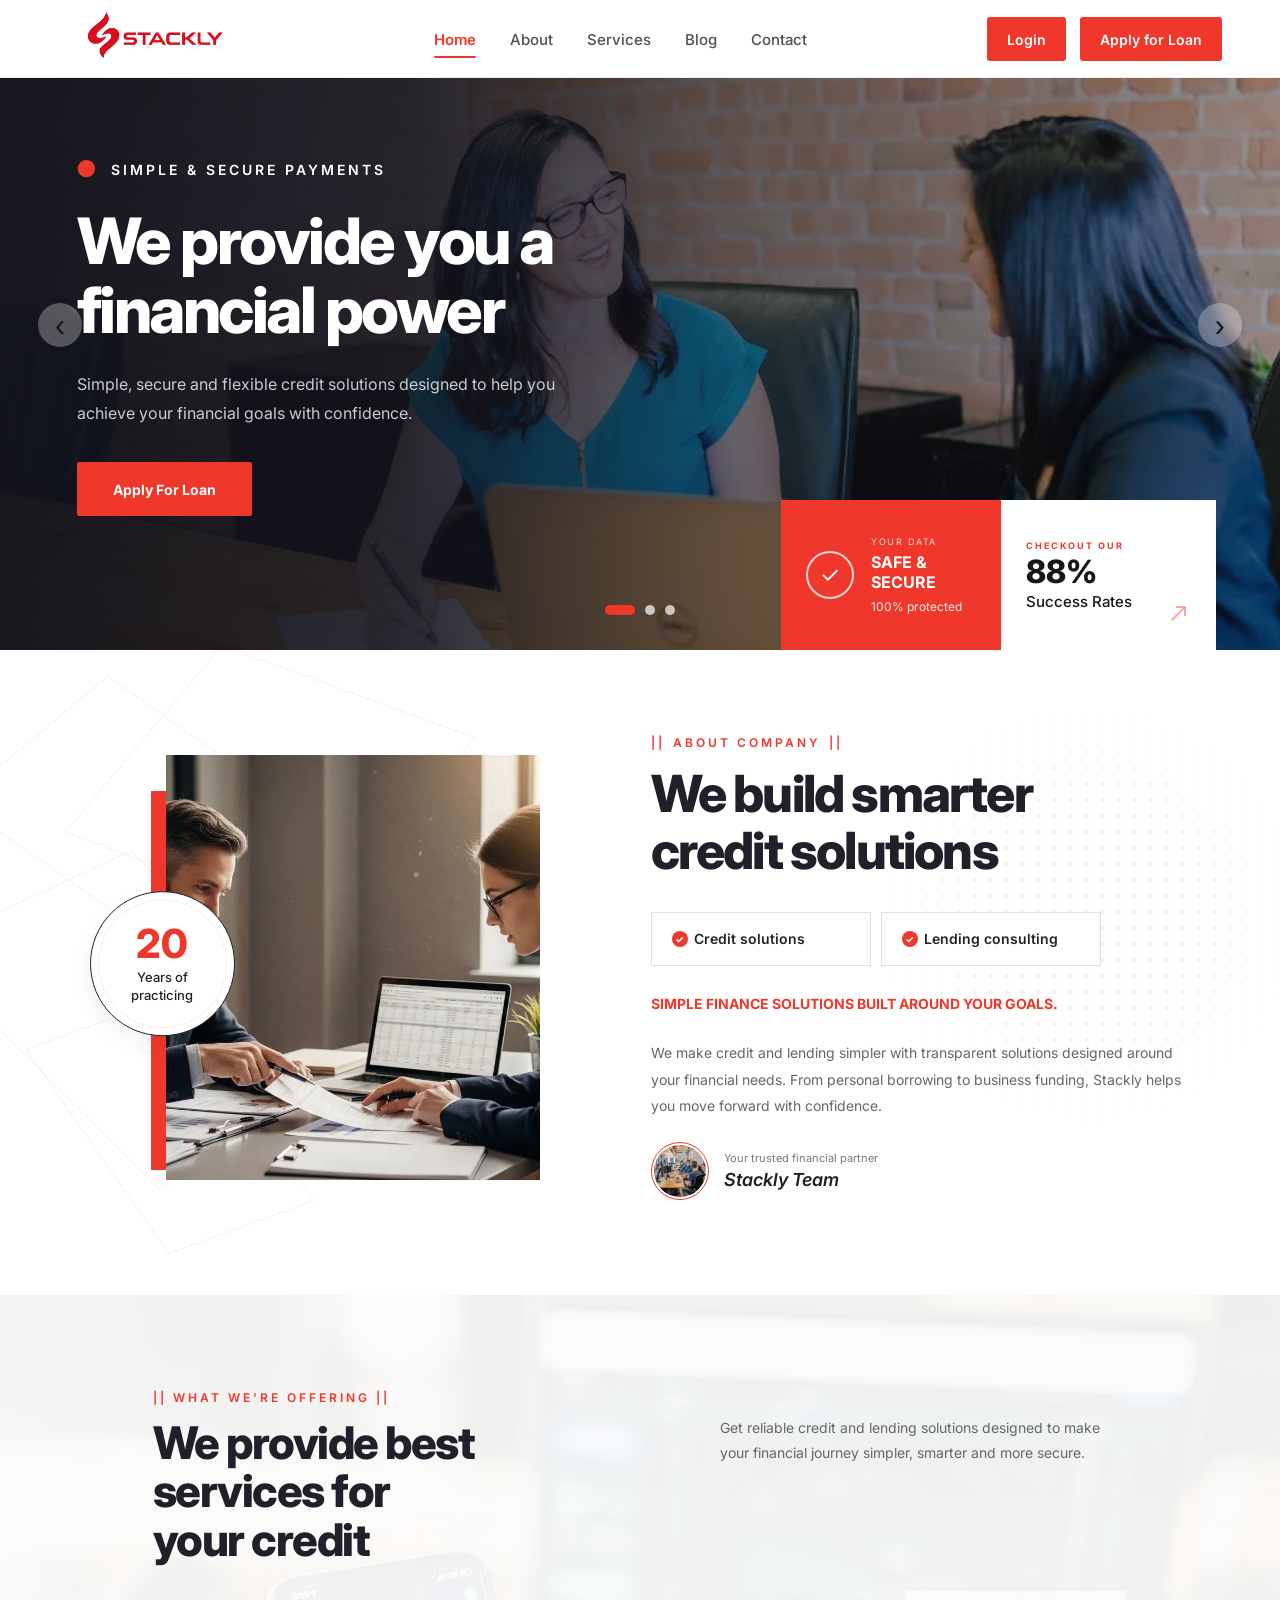
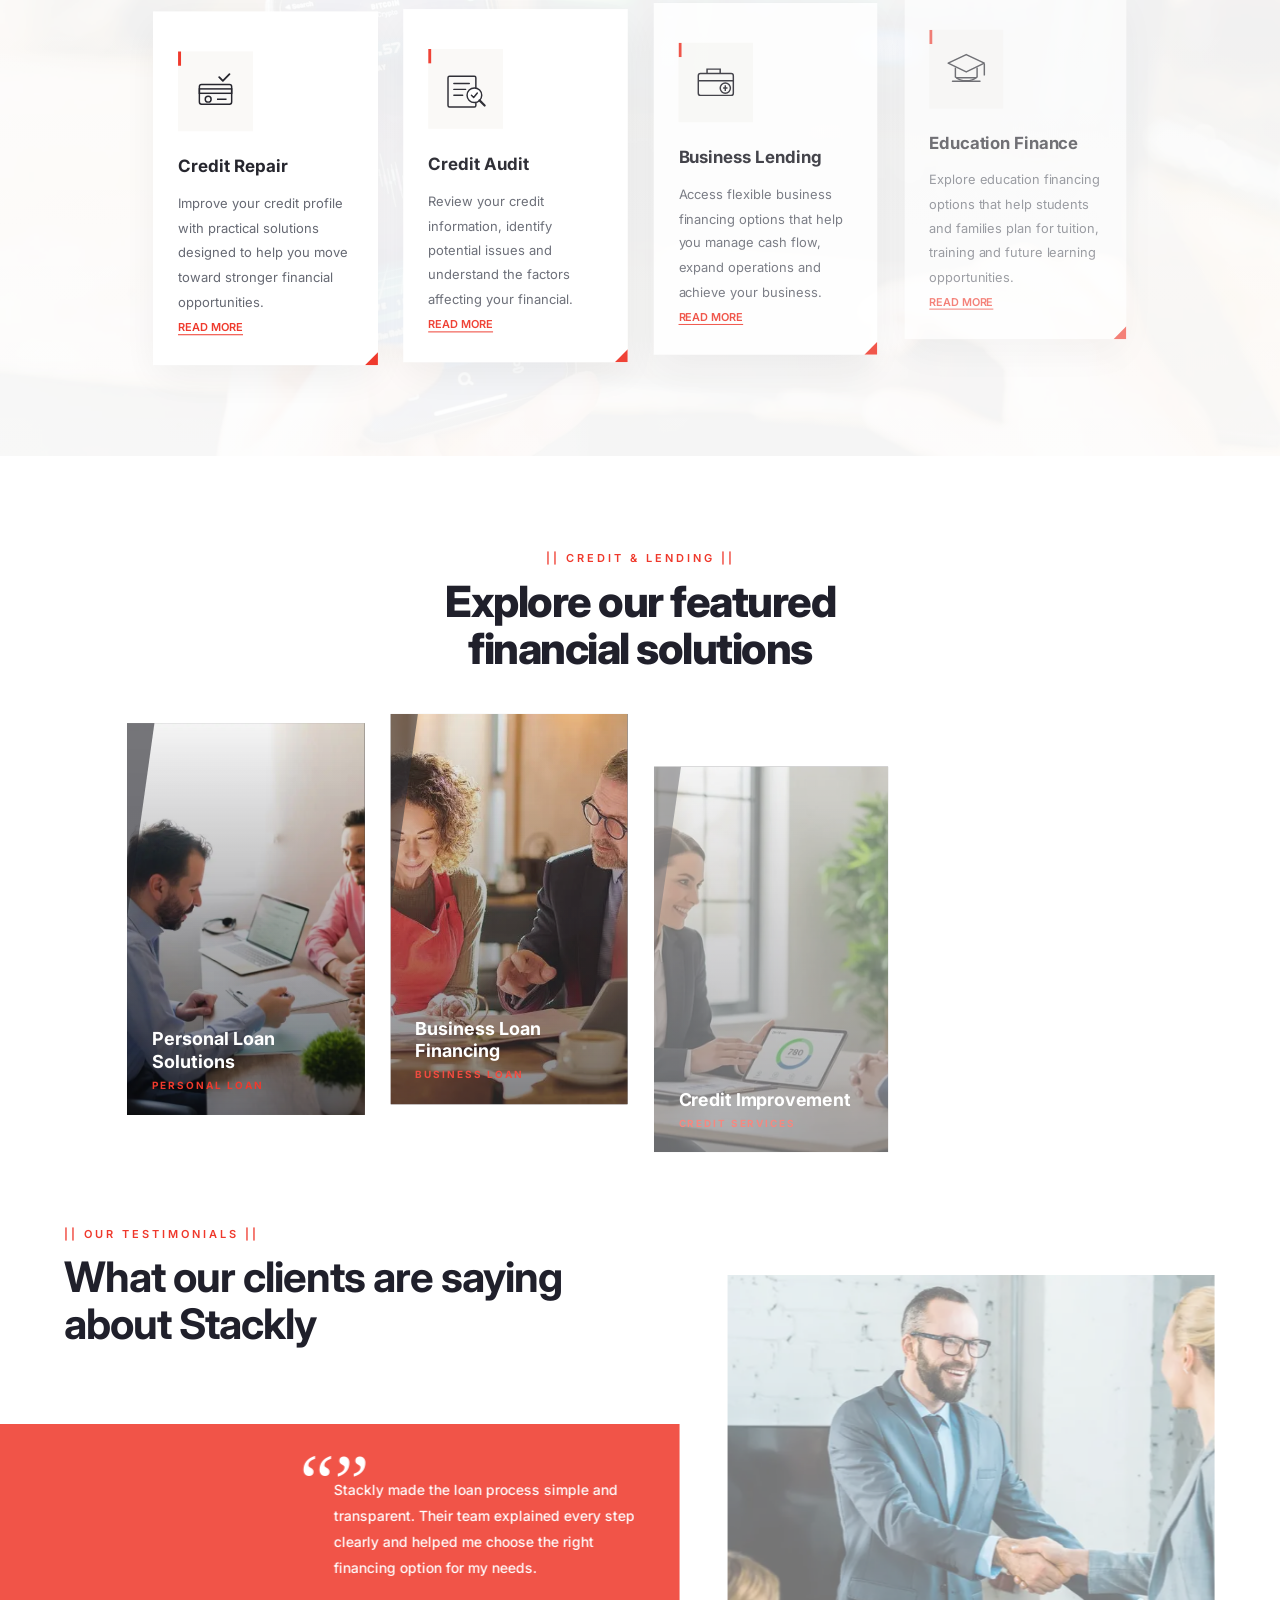
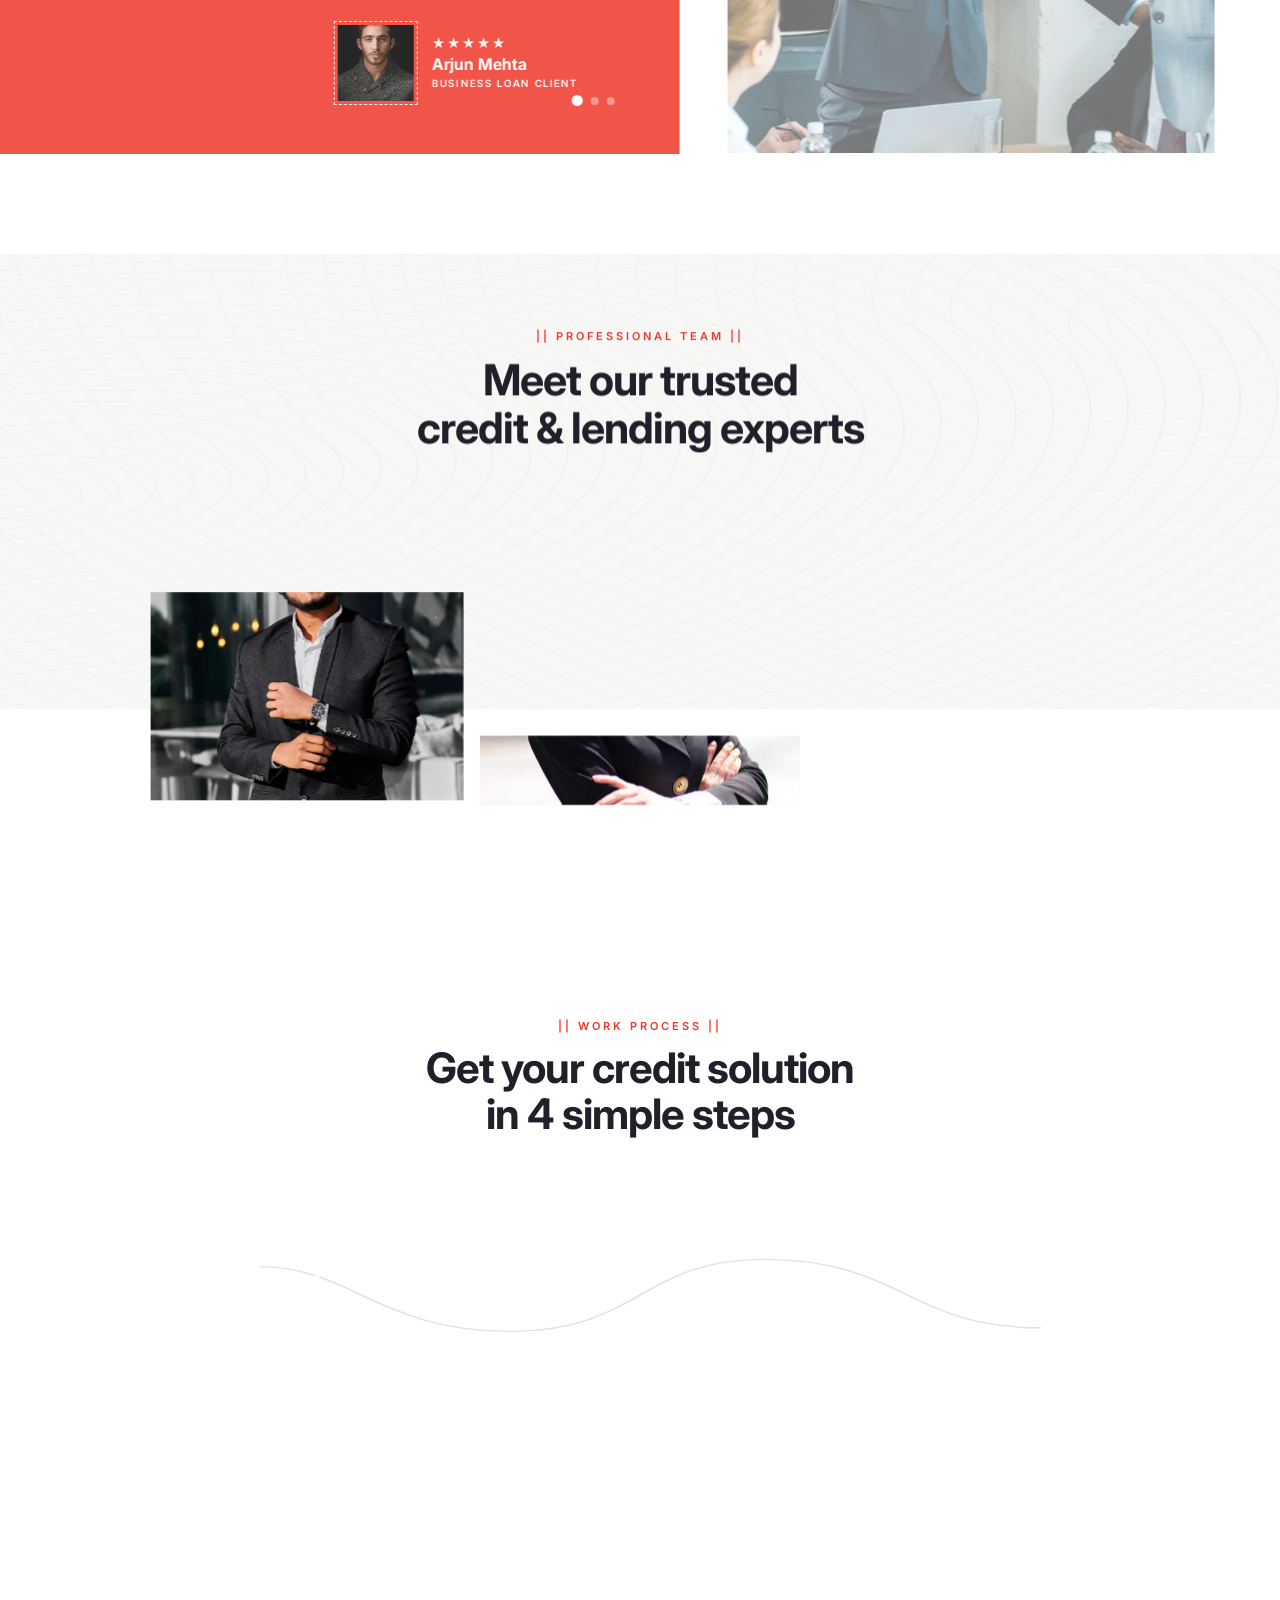
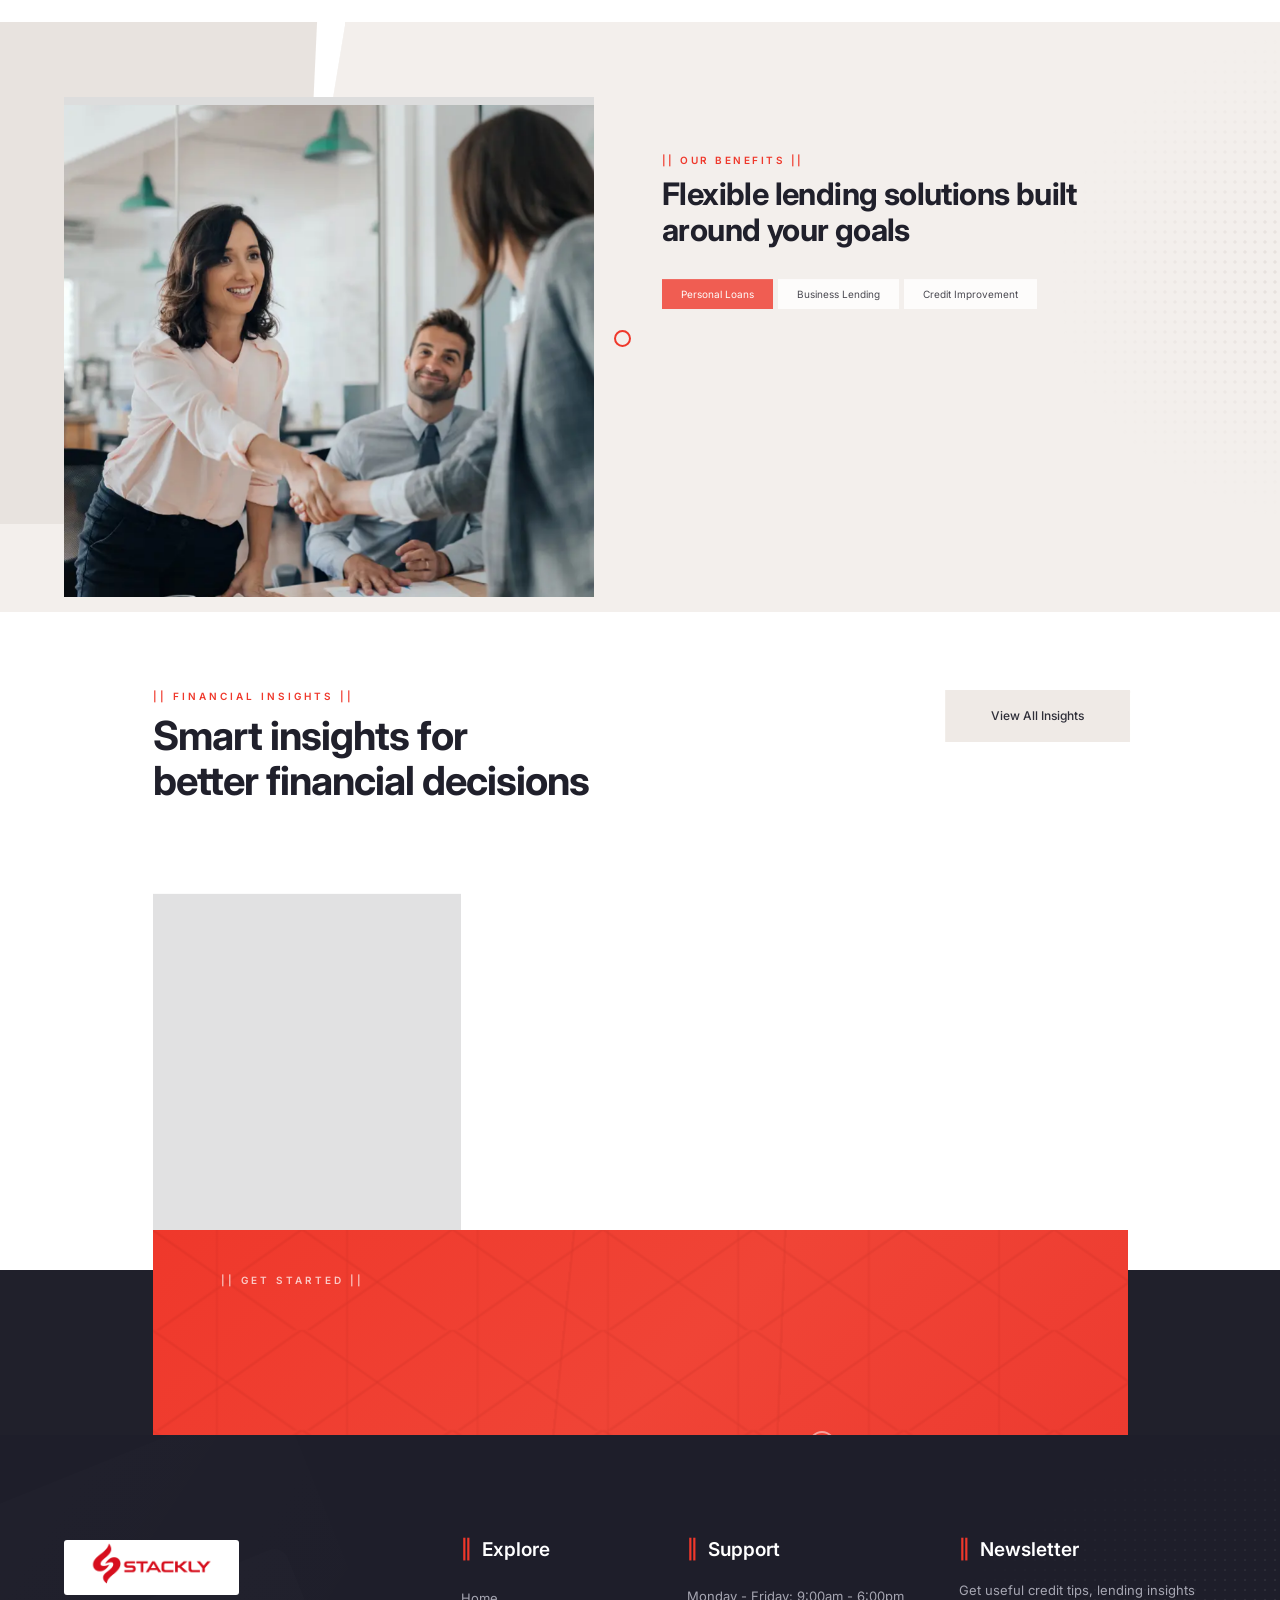
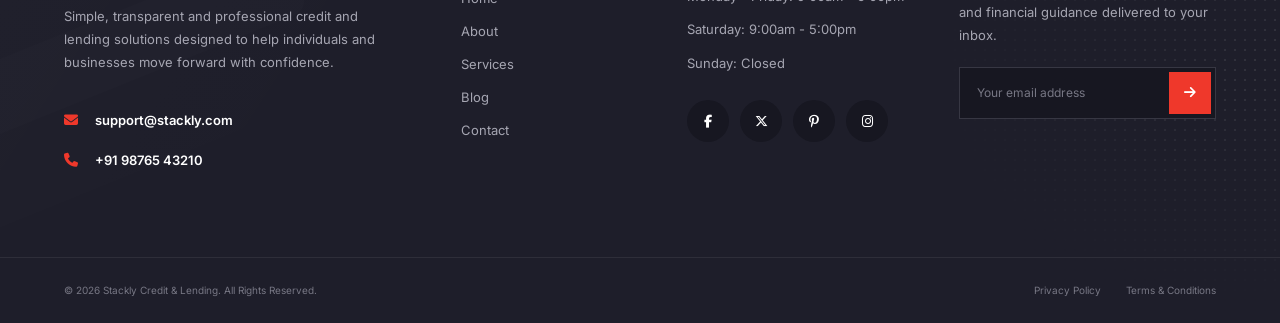
==== commit 4a109c93: "Updated website" ====
--- a/index.html
+++ b/index.html
@@ -23,6 +23,10 @@
         href="https://fonts.googleapis.com/css2?family=Inter:wght@400;500;600;700;800&display=swap"
         rel="stylesheet"
     >
+<link
+    rel="stylesheet"
+    href="https://fonts.googleapis.com/css2?family=Material+Symbols+Outlined"
+>
 <!-- Font Awesome Icons -->
 <link
     rel="stylesheet"
@@ -549,8 +553,10 @@
 
 
                     <span class="success-arrow">
-                        ↗
-                    </span>
+                       <span class="material-symbols-outlined">
+                       north_east
+                   </span>  
+                    </span> 
 
                 </div>
 
@@ -592,7 +598,7 @@
             <div class="about-image-wrap">
 
                 <img
-                    src="https://images.unsplash.com/photo-1551836022-d5d88e9218df?auto=format&fit=crop&w=900&q=85"
+                    src="assets/bussiness-loan.webp"
                     alt="Stackly credit and lending consultation"
                     class="about-main-image"
                 >
@@ -1540,10 +1546,9 @@
 
                 <div class="team-social-card">
 
-                    <a href="404.html" aria-label="Twitter">
-                        <i class="fab fa-twitter"></i>
-                    </a>
-
+                     <a href="404.html" aria-label="X">
+                     <i class="fa-brands fa-x-twitter"></i>
+                     </a>
                     <a href="404.html" aria-label="Facebook">
                         <i class="fab fa-facebook-f"></i>
                     </a>
@@ -1595,9 +1600,9 @@
 
                 <div class="team-social-card">
 
-                    <a href="404.html" aria-label="Twitter">
-                        <i class="fab fa-twitter"></i>
-                    </a>
+                        <a href="404.html" aria-label="X">
+                        <i class="fa-brands fa-x-twitter"></i>
+                         </a>
 
                     <a href="404.html" aria-label="Facebook">
                         <i class="fab fa-facebook-f"></i>
@@ -1650,9 +1655,9 @@
 
                 <div class="team-social-card">
 
-                    <a href="404.html" aria-label="Twitter">
-                        <i class="fab fa-twitter"></i>
-                    </a>
+                  <a href="404.html" aria-label="X">
+                   <i class="fa-brands fa-x-twitter"></i>
+                   </a>
 
                     <a href="404.html" aria-label="Facebook">
                         <i class="fab fa-facebook-f"></i>
@@ -2380,7 +2385,7 @@
             <!-- EMAIL -->
 
             <a
-                href="mailto:support@stackly.com"
+                href="404.html"
                 class="footer-contact"
             >
 
@@ -2396,7 +2401,7 @@
             <!-- PHONE -->
 
             <a
-                href="tel:+919876543210"
+                href="404.html"
                 class="footer-contact"
             >
 
@@ -2426,7 +2431,7 @@
 
             <ul class="footer-links">
                   <li>
-                    <a href="404.html">
+                    <a href="index.html">
                         Home
                     </a>
                 </li>
--- a/css/style.css
+++ b/css/style.css
@@ -191,7 +191,7 @@
 
     line-height: 1;
 
-    color: #1c1c1c;
+    color: #ef382b;
 
     font-size: 22px;
 
@@ -206,7 +206,7 @@
 
     margin-top: 5px;
 
-    color: #777777;
+    color:#ef382b;
 
     font-size: 7px;
 
@@ -1182,6 +1182,11 @@
 
 .footer-brand {
     max-width: 360px;
+      display: flex;
+    flex-direction: column;
+    align-items: flex-start;
+    gap: 10px;
+
 }
 
 
@@ -1194,9 +1199,9 @@
 
     align-items: center;
 
-    gap: 10px;
-
-    margin-bottom: 27px;
+    gap: 24px;
+
+    margin-bottom: 35px;
 
     color: #ffffff;
 
@@ -1847,3 +1852,34 @@
 
 }
 
+/* =====================================================
+   FIX FOOTER LOGO COLOR
+   SAME RED APPEARANCE AS HEADER
+===================================================== */
+
+.stackly-footer .brand-logo-img {
+    opacity: 1 !important;
+    filter: none !important;
+    mix-blend-mode: normal !important;
+    -webkit-filter: none !important;
+}
+/* Footer logo small box */
+.stackly-footer .brand-logo {
+    display: inline-flex;
+    align-items: center;
+    justify-content: center;
+
+    width: 175px;
+    height: 55px;
+
+    padding: 8px 12px;
+
+    background: #ffffff;
+    border-radius: 3px;
+}
+
+.stackly-footer .brand-logo-img {
+    width: 170px;
+    height: auto;
+    display: block;
+}
--- a/css/home.css
+++ b/css/home.css
@@ -1823,6 +1823,7 @@
 
     font-weight: 800;
 
+
 }
 
 
@@ -1833,6 +1834,7 @@
     font-size: 14px;
 
     font-weight: 600;
+    margin-left:6px;
 
 }
 
